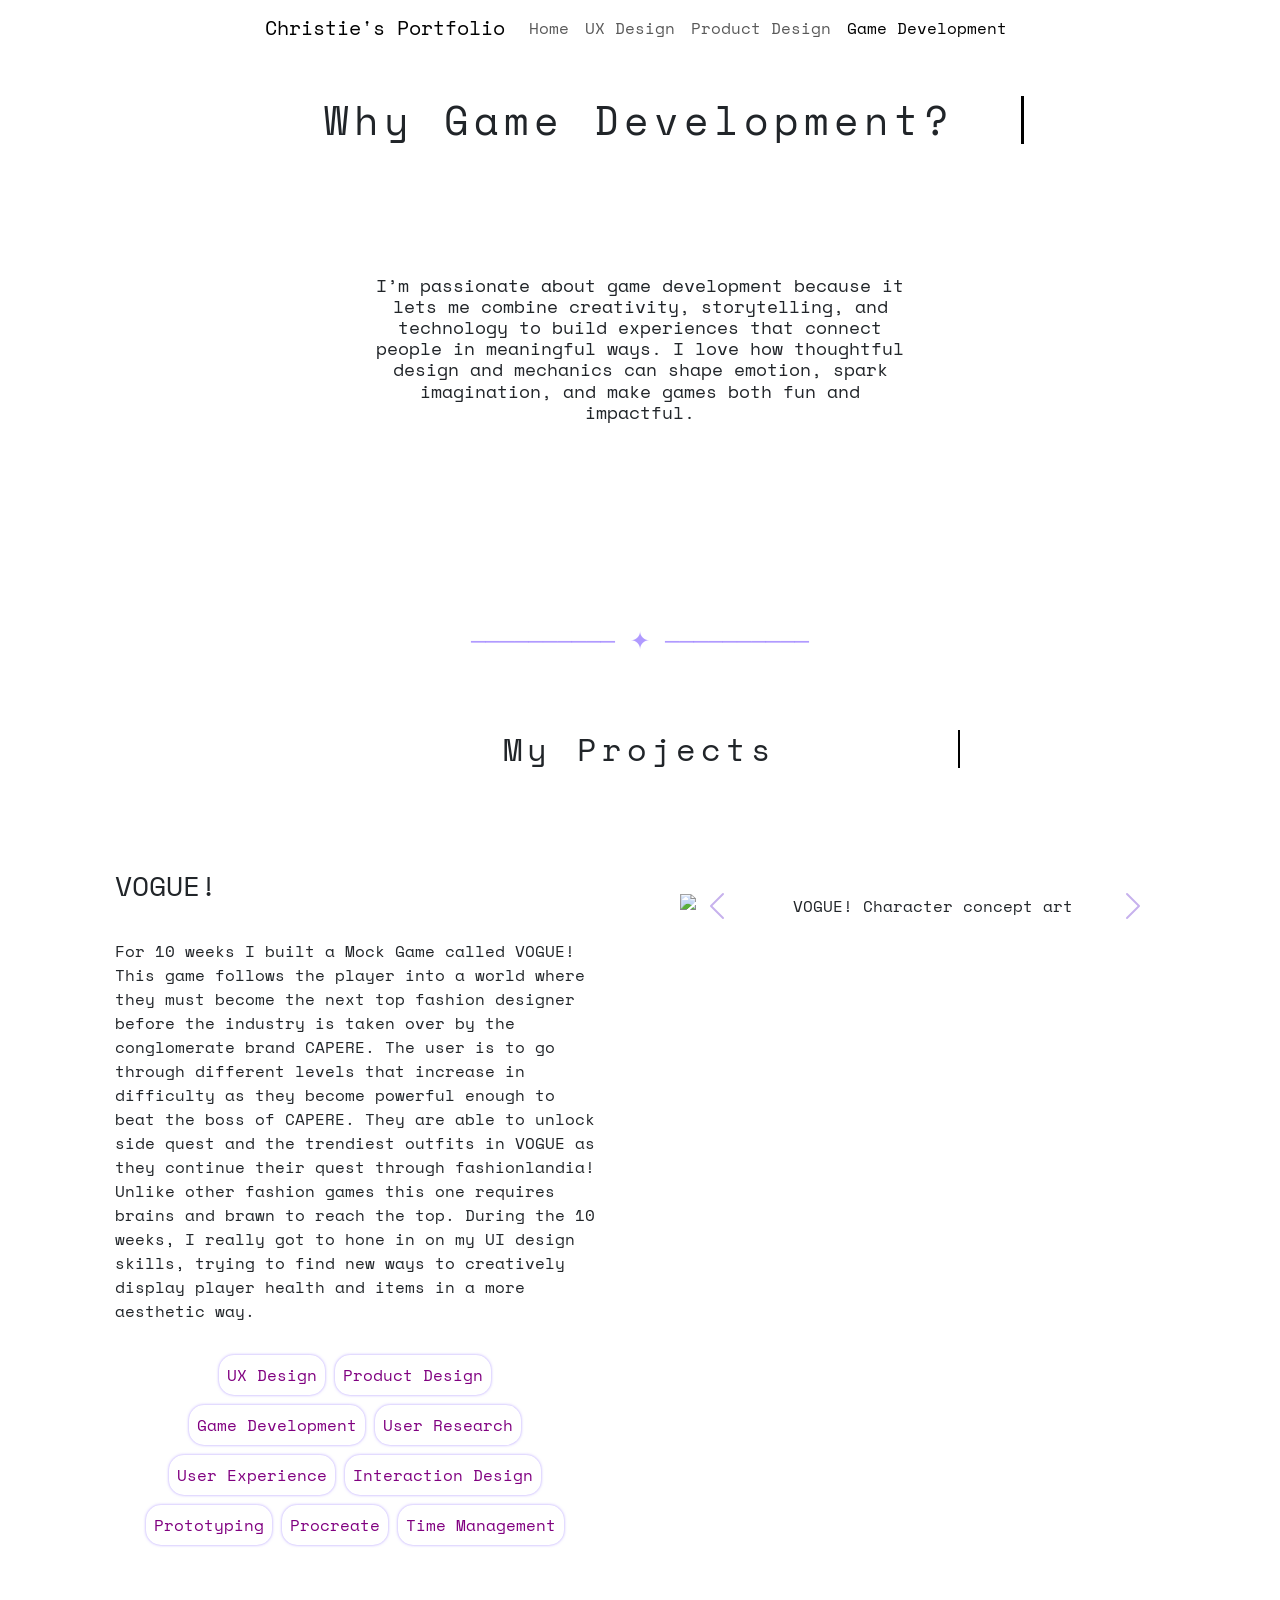
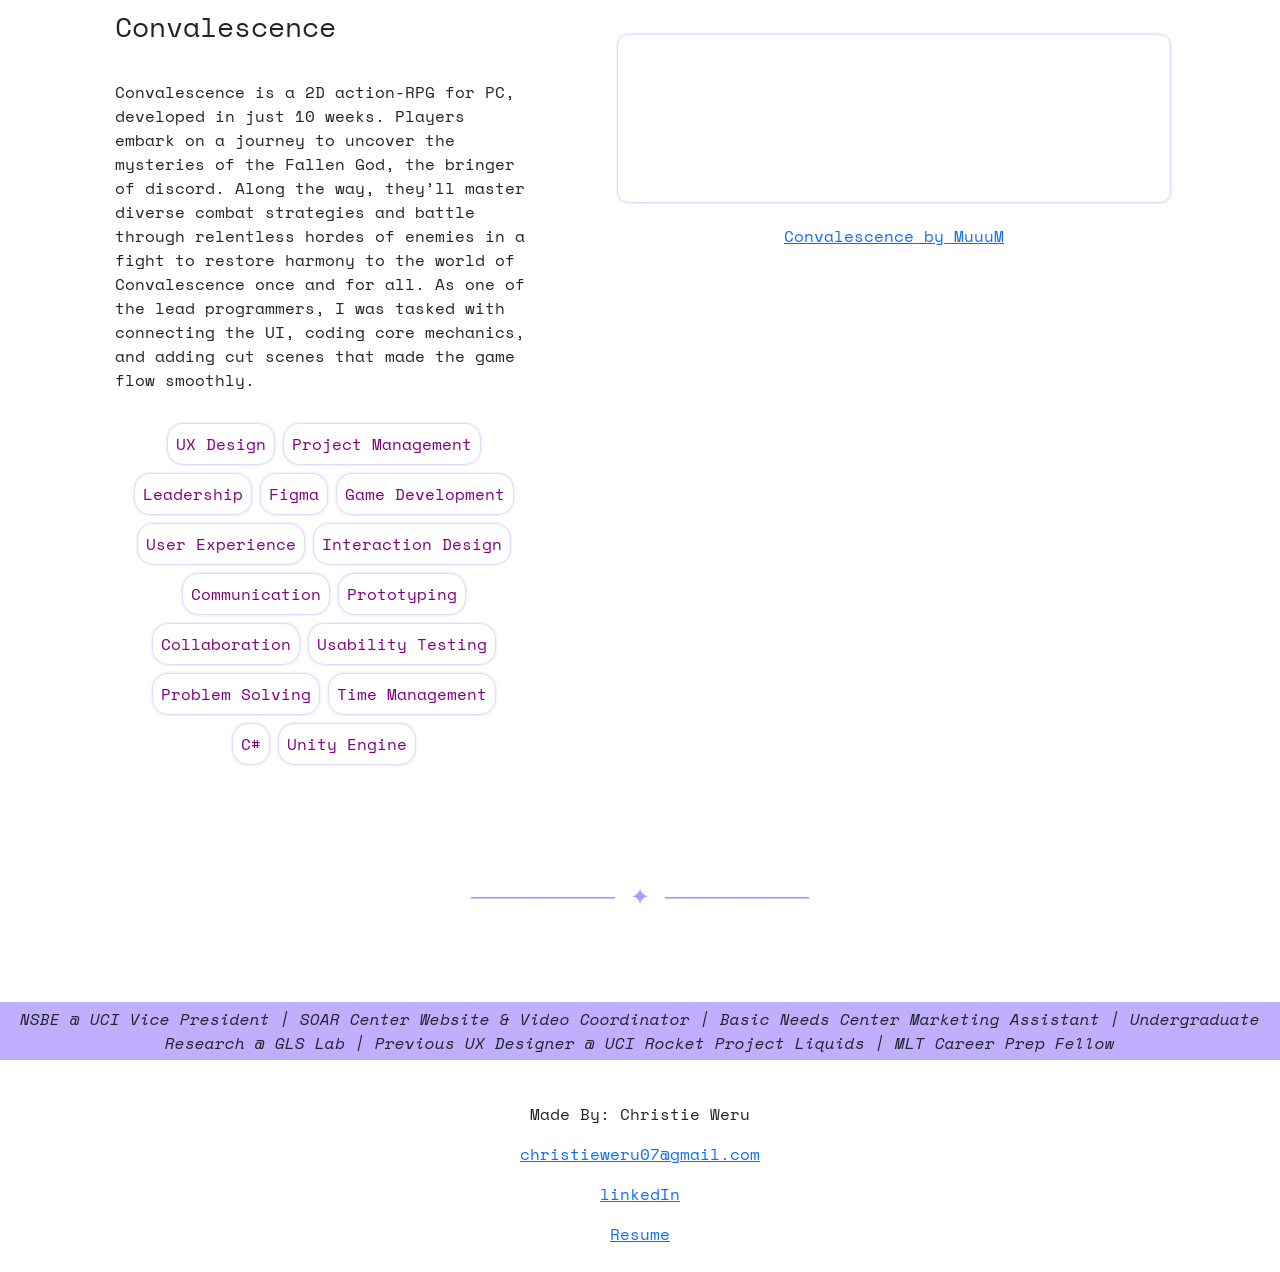
==== game-dev.html @ f3f2ada1 "Add files via upload" ====
<!doctype html>
<html lang="en">

<!--
WRITTEN BY: Christie Weru 
EMAIL: cweru@uci.edu
-->

<head>
  <meta charset="utf-8">
  <meta name="author" content="Your name here">
  <meta name="description" content="description of your page">
  <link rel="stylesheet" type="text/css" href="style.css">
  <link href="https://cdn.jsdelivr.net/npm/bootstrap@5.3.8/dist/css/bootstrap.min.css" rel="stylesheet" integrity="sha384-sRIl4kxILFvY47J16cr9ZwB07vP4J8+LH7qKQnuqkuIAvNWLzeN8tE5YBujZqJLB" crossorigin="anonymous">
  <link href="https://fonts.googleapis.com/css2?family=Space+Mono&display=swap" rel="stylesheet">

  <title>Christie Weru's Portfolio</title>
</head>
<body>
<script src="https://cdn.jsdelivr.net/npm/bootstrap@5.3.8/dist/js/bootstrap.bundle.min.js" integrity="sha384-FKyoEForCGlyvwx9Hj09JcYn3nv7wiPVlz7YYwJrWVcXK/BmnVDxM+D2scQbITxI" crossorigin="anonymous"></script>


<!-- home page nav bar -->
<nav class="navbar navbar-expand-lg bg-white">
  <link rel="stylesheet" type="text/css" href="style.css">
  <div class="container-fluid">
    <a class="navbar-brand" href="index.html">Christie's Portfolio</a>
    <button class="navbar-toggler" type="button" data-bs-toggle="collapse" data-bs-target="#navbarText" aria-controls="navbarText" aria-expanded="false" aria-label="Toggle navigation">
      <span class="navbar-toggler-icon"></span>
    </button>
    <div class="collapse navbar-collapse" id="navbarText">
      <ul class="navbar-nav me-auto mb-2 mb-lg-0">
        <li class="nav-item">
          <a class="nav-link" href="index.html">Home</a>
        </li>
        <li class="nav-item">
          <a class="nav-link" href="ux.html">UX Design</a>
        </li>
        <li class="nav-item">
          <a class="nav-link" href="product.html">Product Design</a>
        </li>
        <li class="nav-item">
          <a class="nav-link active" aria-current="page" href="game-dev.html">Game Development</a>
        </li>
      </ul>
      <span class="navbar-text">
      </span>
    </div>
  </div>
  <!-- why ux section - home page -->
</nav>
  <br>
  <br>
  <br>
    <br>
  <section>
  <div class="typewriter"><h1 id="intro-header">Why Game Development?</h1></div>
  <h2 class="about-me" >I’m passionate about game development because it lets me combine 
    creativity, storytelling, and technology to build experiences that connect people in meaningful ways. 
    I love how thoughtful design and mechanics can shape emotion, spark imagination, and make games both fun and impactful.
 </h2>
  </section>
  <!-- divider between sections -->
  <div class="divider">────────── ✦ ──────────</div>

  <!-- projects at a glance - home page -->
   <section>
  <div class="typewriter"><h2 id="projects-header">My Projects</h2>
</div>
<br>
<br>
<br>

<div class="container px-4 text-center">
  <div class="row gx-5">
    <div class="col">
      <div class="p-3"><h3 class="spec-proj">VOGUE!</h3>
</div>
    </div>

  </div>
</div>
<div class="container px-4 text-center">
  <div class="row gx-5">
    <div class="col">
      <div class="p-3"><p class="spec-proj">For 10 weeks I built a Mock Game called VOGUE! This game follows the player into a world where they must become the next top fashion designer before 
        the industry is taken over by the conglomerate brand CAPERE. The user is to go through different levels that increase in difficulty as they become powerful enough to beat the boss of CAPERE. 
        They are able to unlock side quest and the trendiest outfits in VOGUE as they continue their quest through fashionlandia! Unlike other fashion games this one requires brains and brawn to reach the top.
        During the 10 weeks, I really got to hone in on my UI design skills, trying to find new ways to creatively display player health and items in a more aesthetic way.</p><div class="skills-2">
<span class="skill">UX Design</span>
<span class="skill">Product Design</span>
<span class="skill">Game Development</span>
<span class="skill">User Research</span>
<span class="skill">User Experience</span>
<span class="skill">Interaction Design</span>
<span class="skill">Prototyping</span>
<span class="skill">Procreate</span>
<span class="skill">Time Management</span>
</div></div>
    </div>
    <div class="col">
      <div class="p-3"><div id="carouselExampleIndicators" class="carousel slide">
  <div class="carousel-indicators">
    <button type="button" data-bs-target="#carouselExampleIndicators" data-bs-slide-to="0" class="active" aria-current="true" aria-label="Slide 1"></button>
    <button type="button" data-bs-target="#carouselExampleIndicators" data-bs-slide-to="1" aria-label="Slide 2"></button>
    <button type="button" data-bs-target="#carouselExampleIndicators" data-bs-slide-to="2" aria-label="Slide 3"></button>
    <button type="button" data-bs-target="#carouselExampleIndicators" data-bs-slide-to="3" aria-label="Slide 4"></button>
    <button type="button" data-bs-target="#carouselExampleIndicators" data-bs-slide-to="4" aria-label="Slide 5"></button>
</div>
  <div class="carousel-inner">
    <div class="carousel-item active">
      <img src="images/Character_Concept_Art.PNG" class="d-block w-100" alt="VOGUE! Character concept art">
    </div>
    <div class="carousel-item">
      <img src="images/Game_Ui_(final).PNG" class="d-block w-100" alt="VOGUE! Game User Interface">
    </div>
    <div class="carousel-item">
      <img src="images/vogue_level_one.png" class="d-block w-100" alt="VOGUE! Level one concept art">
    </div>
        <div class="carousel-item">
      <img src="images/vogue_final_level.png" class="d-block w-100" alt="VOGUE! final level concept art">
    </div>
        <div class="carousel-item">
      <img src="images/Steam_Page.PNG" class="d-block w-100" alt="VOGUE! Steam page mockup">
    </div>
  </div>
  <button class="carousel-control-prev" type="button" data-bs-target="#carouselExampleIndicators" data-bs-slide="prev">
    <span class="carousel-control-prev-icon" aria-hidden="true"></span>
    <span class="visually-hidden">Previous</span>
  </button>
  <button class="carousel-control-next" type="button" data-bs-target="#carouselExampleIndicators" data-bs-slide="next">
    <span class="carousel-control-next-icon" aria-hidden="true"></span>
    <span class="visually-hidden">Next</span>
  </button>
</div></div>
    </div>
  </div>
</div>
  <!-- divider between projects -->

<div class="container px-4 text-center">
  <div class="row gx-5">
    <div class="col">
      <div class="p-3"><h3 class="spec-proj">Convalescence</h3>
</div>
    </div>

  </div>
</div>
<div class="container px-4 text-center">
  <div class="row gx-5">
    <div class="col">
      <div class="p-3"><p class="spec-proj">Convalescence is a 2D action-RPG for PC, developed in just 10 weeks. Players embark on a journey to uncover 
        the mysteries of the Fallen God, the bringer of discord. Along the way, they’ll master diverse combat strategies and battle through relentless hordes 
        of enemies in a fight to restore harmony to the world of Convalescence once and for all.
        As one of the lead programmers, I was tasked with connecting the UI, coding core mechanics, and adding cut scenes that made the game flow smoothly.</p><div class="skills-2">
<span class="skill">UX Design</span>
<span class="skill">Project Management</span>
<span class="skill">Leadership</span>
<span class="skill">Figma</span>
<span class="skill">Game Development</span>
<span class="skill">User Experience</span>
<span class="skill">Interaction Design</span>
<span class="skill">Communication</span>
<span class="skill">Prototyping</span>
<span class="skill">Collaboration</span>
<span class="skill">Usability Testing</span>
<span class="skill">Problem Solving</span>
<span class="skill">Time Management</span>
<span class="skill">C#</span>
<span class="skill">Unity Engine</span>
</div></div>
    </div>
    <div class="col">
      <div class="p-3"><iframe height="167" src="https://itch.io/embed/3610363" width="552"></iframe><p><a href="https://muuum.itch.io/convalescence">Convalescence by MuuuM</a></p>
    </div>
  </div>
</div>
</div>
</section>
  <!-- divider between sections -->

<div class="divider">────────── ✦ ──────────</div>
<!--<roles> -->
<p>
  <em class="highlighted-role">
    NSBE @ UCI Vice President | SOAR Center Website & Video Coordinator | 
    Basic Needs Center Marketing Assistant | Undergraduate Research @ GLS Lab | 
    Previous UX Designer @ UCI Rocket Project Liquids | MLT Career Prep Fellow
  </em>
</p>

<!--<footer> -->
<div>
<footer>
  <p>Made By: Christie Weru</p>
  <p><a href="mailto:christieweru07@gmail.com">christieweru07@gmail.com</a></p>
  <p><a href="https://www.linkedin.com/in/christie-weru/">linkedIn</a></p>
  <p><a href="  https://drive.google.com/file/d/1qJO7cgmi6-wGvjbAMI9JDYmrY_dWwb6M/view
">Resume</a></p>
</footer>
</div>
</body>
</html>
---- style.css ----
.nav-link:hover{
    color: purple;
    padding: 8px;
    background-color: white;
    box-shadow: 0 0 3px #8e6effb2;
    border-radius: 15px;
}

.navbar{
  position: fixed;

}

.about-me{
    margin: 100px auto;
    padding: 25px;
    display: flex;
    width:600px;
    max-width: 90%;
    height: 200px;
    text-align: center;
    font-size: 1.1rem;
  overflow-wrap: break-word;
}

body {
  font-family: 'Space Mono', 'Courier New', Courier, monospace;
  margin: 0;
  padding: 0;
  display: flex;
  flex-direction: column; 
  align-items: center; 
  text-align: center; 
}

.skill{
     color: purple;
    padding: 8px;
    background-color: white;
    box-shadow: 0 0 3px #8e6effb2;
    border-radius: 15px; 
    
}


.skill:hover {
  color: purple;
  padding: 8px;
  background-color: white;
  box-shadow: 0 0 3px #8e6effb2;
  border-radius: 15px; 
  transform: scale(1.1);
  transition: transform 0.3s ease;
}

.skill:active {
  transform: scale(0.95);
}

.skill:focus {
  border: 2px solid #ffb6c1;
}

.skills{
  display: flex;
  flex-wrap: wrap;
  justify-content: center;
  gap: 10px;
  margin: 50px 0;
  padding: 25px;
}
.skills-2{
  display: flex;
  flex-wrap: wrap;
  justify-content: center;
  gap: 10px;
  margin: 1px 0;
  padding: 25px;
}
h1,h2,h3,h4,h5,h6,p{
    margin: 1em;
    overflow-wrap: break-word;
}

/*p{
    font-family: 'Inter', 'Helvetica Neue', Arial, sans-serif;

}*/

.typewriter #skills-header{
  overflow:hidden;
  border-right: .08em solid black;
  white-space:nowrap;
  display: inline-block;
  margin: 0;
  letter-spacing: .15em;
  animation:
    typing 3.5s steps(30, end) forwards,
    blink-caret .5s step-end infinite;
}

@keyframes typing {
  from { width: 0}
  to { width: 10ch}
}

@keyframes blink-caret {
  from, to {border-color: transparent}
  50% {border-color: black}
}
.typewriter #projects-header{
  overflow:hidden;
  border-right: .08em solid black;
  white-space:nowrap;
  display: inline-block;
  margin: 0;
  letter-spacing: .15em;
  animation:
    typing-proj 3.5s steps(30, end) forwards,
    blink-caret-proj .5s step-end infinite;
}

@keyframes typing-proj {
  from { width: 0}
  to { width: 32ch}
}

@keyframes blink-caret-proj {
  from, to {border-color: transparent}
  50% {border-color: black}
}
.typewriter #projects-header-2{
  overflow:hidden;
  border-right: .08em solid black;
  white-space:nowrap;
  display: inline-block;
  margin: 0;
  letter-spacing: .15em;
  animation:
    typing-proj 3.5s steps(30, end) forwards,
    blink-caret-proj .5s step-end infinite;
}

@keyframes typing-proj {
  from { width: 0}
  to { width: 32ch}
}

@keyframes blink-caret-proj {
  from, to {border-color: transparent}
  50% {border-color: black}
}
.typewriter #intro-header{
  overflow:hidden;
  border-right: .08em solid black;
  white-space:nowrap;
  display: inline-block;
  margin: 0;
  letter-spacing: .15em;
  animation:
    typing-proj-1 3.5s steps(30, end) forwards,
    blink-caret-proj .5s step-end infinite;
}

@keyframes typing-proj-1 {
  from { width: 0}
  to { width: 32ch}
}

@keyframes blink-caret-proj {
  from, to {border-color: transparent}
  50% {border-color: black}
}


.proj {
  display: flex;
  justify-content: center;
  align-items: center;
  padding: 2em;
}

.row-home {
  display: flex;
  flex-wrap: wrap;
  justify-content: center;
  gap: 2em;
  max-width: 1200px;
}

.column-home {
  flex: 1 1 300px; 
  display: flex;
  justify-content: center;
}

.column-home img {
  width: 100%;
  max-width: 350px; 
  border-radius: 12px;
  transition: transform 0.3s ease, filter 0.3s ease;
}

.column-home img:hover {
  transform: scale(1.05);
  z-index: 2;
}

.row-home:hover img {
  filter: blur(3px);
  opacity: 0.6;
}

.row-home img:hover {
  filter: none;
  opacity: 1;
}

@media (max-width: 768px) {
  .row-home {
    flex-direction: column;
    align-items: center;
  }
}

.divider {
  display: flex;
  align-items: center;
  text-align: center;
  color: #8e6effb2;
  font-size: 1.5em;
  margin: 3em 0;
}

.divider::before,
.divider::after {
  content: "";
  flex: 1;
  /*border-bottom: 2px solid #8e6effb2;*/
  opacity: 0.5;
}

.divider:not(:empty)::before {
  margin-right: .75em;
}
.divider:not(:empty)::after {
  margin-left: .75em;
}
footer {
  left: 0;
  bottom: 0;
  width: 100%;
  text-align: center;
  /*background-color: #8d6eff09;*/
  padding: 10px 0;
}

.spec-proj{
    margin: 2px 0;
    padding: 5px;
    display: flex;
    text-align: left;
}

video{
  border-radius: 10px;
  box-shadow: 0 0 3px #8e6effb2;
  height: 340px;
  width: 420px;
}

p.spec-proj {
  margin-top: 40px; 
}
h3.spec-proj {
  margin-bottom: -400px;
}

iframe{
  box-shadow: 0 0 3px #8e6effb2;
    border-radius: 10px;

}

.carousel-caption {
  background: rgba(142, 110, 255, 0.7);
  padding: 15px 25px;
  border-radius: 15px;
  display: inline-block;
}

.carousel-caption h5,
.carousel-caption p {
  color: white;
  text-shadow: 0 0 5px rgba(0,0,0,0.5);
  font-size: 12px;
}

.carousel-control-prev-icon,
.carousel-control-next-icon {
  filter: invert(46%) sepia(61%) saturate(4155%) hue-rotate(230deg) brightness(90%) contrast(90%);
}

.highlighted-role {
  display: block;
  background-color: #c0aeff;
  padding: 5px;
  width: 100vw;
}
---- style.css ----
.nav-link:hover{
    color: purple;
    padding: 8px;
    background-color: white;
    box-shadow: 0 0 3px #8e6effb2;
    border-radius: 15px;
}

.navbar{
  position: fixed;

}

.about-me{
    margin: 100px auto;
    padding: 25px;
    display: flex;
    width:600px;
    max-width: 90%;
    height: 200px;
    text-align: center;
    font-size: 1.1rem;
  overflow-wrap: break-word;
}

body {
  font-family: 'Space Mono', 'Courier New', Courier, monospace;
  margin: 0;
  padding: 0;
  display: flex;
  flex-direction: column; 
  align-items: center; 
  text-align: center; 
}

.skill{
     color: purple;
    padding: 8px;
    background-color: white;
    box-shadow: 0 0 3px #8e6effb2;
    border-radius: 15px; 
    
}


.skill:hover {
  color: purple;
  padding: 8px;
  background-color: white;
  box-shadow: 0 0 3px #8e6effb2;
  border-radius: 15px; 
  transform: scale(1.1);
  transition: transform 0.3s ease;
}

.skill:active {
  transform: scale(0.95);
}

.skill:focus {
  border: 2px solid #ffb6c1;
}

.skills{
  display: flex;
  flex-wrap: wrap;
  justify-content: center;
  gap: 10px;
  margin: 50px 0;
  padding: 25px;
}
.skills-2{
  display: flex;
  flex-wrap: wrap;
  justify-content: center;
  gap: 10px;
  margin: 1px 0;
  padding: 25px;
}
h1,h2,h3,h4,h5,h6,p{
    margin: 1em;
    overflow-wrap: break-word;
}

/*p{
    font-family: 'Inter', 'Helvetica Neue', Arial, sans-serif;

}*/

.typewriter #skills-header{
  overflow:hidden;
  border-right: .08em solid black;
  white-space:nowrap;
  display: inline-block;
  margin: 0;
  letter-spacing: .15em;
  animation:
    typing 3.5s steps(30, end) forwards,
    blink-caret .5s step-end infinite;
}

@keyframes typing {
  from { width: 0}
  to { width: 10ch}
}

@keyframes blink-caret {
  from, to {border-color: transparent}
  50% {border-color: black}
}
.typewriter #projects-header{
  overflow:hidden;
  border-right: .08em solid black;
  white-space:nowrap;
  display: inline-block;
  margin: 0;
  letter-spacing: .15em;
  animation:
    typing-proj 3.5s steps(30, end) forwards,
    blink-caret-proj .5s step-end infinite;
}

@keyframes typing-proj {
  from { width: 0}
  to { width: 32ch}
}

@keyframes blink-caret-proj {
  from, to {border-color: transparent}
  50% {border-color: black}
}
.typewriter #projects-header-2{
  overflow:hidden;
  border-right: .08em solid black;
  white-space:nowrap;
  display: inline-block;
  margin: 0;
  letter-spacing: .15em;
  animation:
    typing-proj 3.5s steps(30, end) forwards,
    blink-caret-proj .5s step-end infinite;
}

@keyframes typing-proj {
  from { width: 0}
  to { width: 32ch}
}

@keyframes blink-caret-proj {
  from, to {border-color: transparent}
  50% {border-color: black}
}
.typewriter #intro-header{
  overflow:hidden;
  border-right: .08em solid black;
  white-space:nowrap;
  display: inline-block;
  margin: 0;
  letter-spacing: .15em;
  animation:
    typing-proj-1 3.5s steps(30, end) forwards,
    blink-caret-proj .5s step-end infinite;
}

@keyframes typing-proj-1 {
  from { width: 0}
  to { width: 32ch}
}

@keyframes blink-caret-proj {
  from, to {border-color: transparent}
  50% {border-color: black}
}


.proj {
  display: flex;
  justify-content: center;
  align-items: center;
  padding: 2em;
}

.row-home {
  display: flex;
  flex-wrap: wrap;
  justify-content: center;
  gap: 2em;
  max-width: 1200px;
}

.column-home {
  flex: 1 1 300px; 
  display: flex;
  justify-content: center;
}

.column-home img {
  width: 100%;
  max-width: 350px; 
  border-radius: 12px;
  transition: transform 0.3s ease, filter 0.3s ease;
}

.column-home img:hover {
  transform: scale(1.05);
  z-index: 2;
}

.row-home:hover img {
  filter: blur(3px);
  opacity: 0.6;
}

.row-home img:hover {
  filter: none;
  opacity: 1;
}

@media (max-width: 768px) {
  .row-home {
    flex-direction: column;
    align-items: center;
  }
}

.divider {
  display: flex;
  align-items: center;
  text-align: center;
  color: #8e6effb2;
  font-size: 1.5em;
  margin: 3em 0;
}

.divider::before,
.divider::after {
  content: "";
  flex: 1;
  /*border-bottom: 2px solid #8e6effb2;*/
  opacity: 0.5;
}

.divider:not(:empty)::before {
  margin-right: .75em;
}
.divider:not(:empty)::after {
  margin-left: .75em;
}
footer {
  left: 0;
  bottom: 0;
  width: 100%;
  text-align: center;
  /*background-color: #8d6eff09;*/
  padding: 10px 0;
}

.spec-proj{
    margin: 2px 0;
    padding: 5px;
    display: flex;
    text-align: left;
}

video{
  border-radius: 10px;
  box-shadow: 0 0 3px #8e6effb2;
  height: 340px;
  width: 420px;
}

p.spec-proj {
  margin-top: 40px; 
}
h3.spec-proj {
  margin-bottom: -400px;
}

iframe{
  box-shadow: 0 0 3px #8e6effb2;
    border-radius: 10px;

}

.carousel-caption {
  background: rgba(142, 110, 255, 0.7);
  padding: 15px 25px;
  border-radius: 15px;
  display: inline-block;
}

.carousel-caption h5,
.carousel-caption p {
  color: white;
  text-shadow: 0 0 5px rgba(0,0,0,0.5);
  font-size: 12px;
}

.carousel-control-prev-icon,
.carousel-control-next-icon {
  filter: invert(46%) sepia(61%) saturate(4155%) hue-rotate(230deg) brightness(90%) contrast(90%);
}

.highlighted-role {
  display: block;
  background-color: #c0aeff;
  padding: 5px;
  width: 100vw;
}
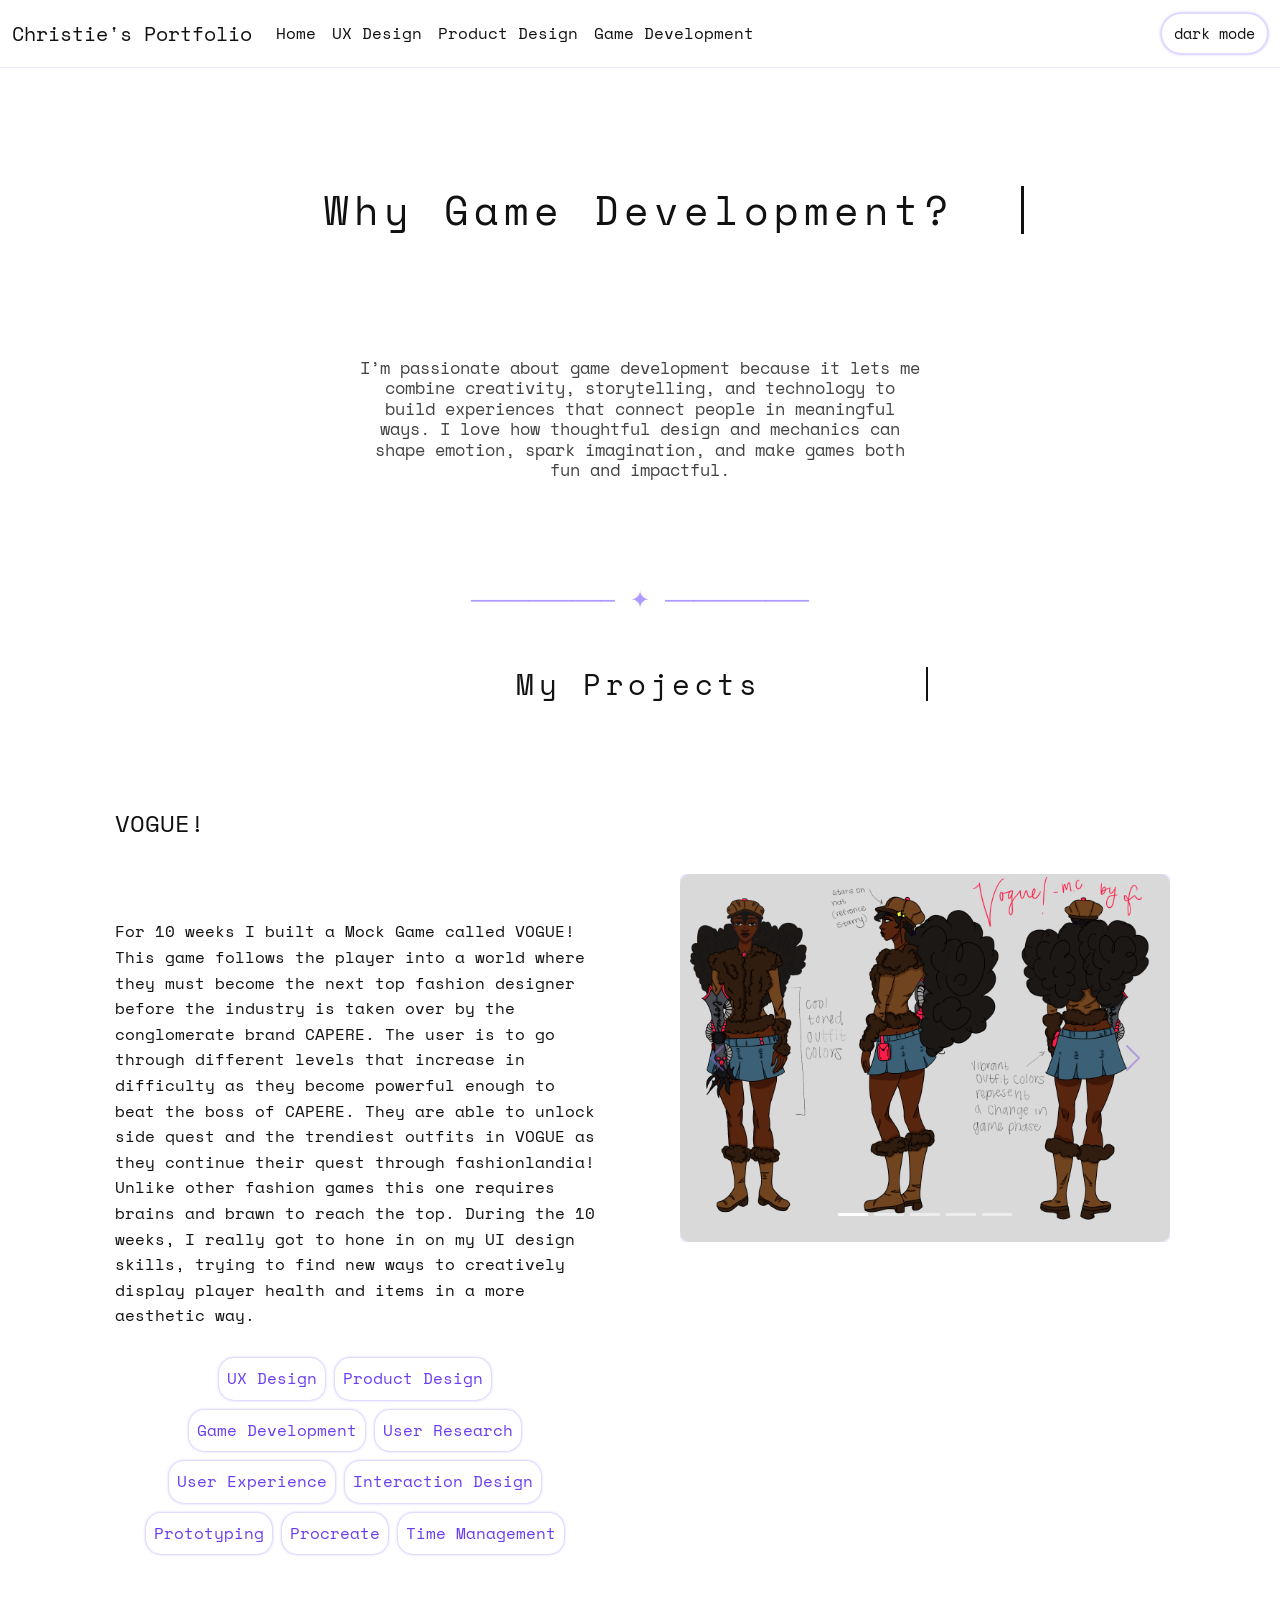
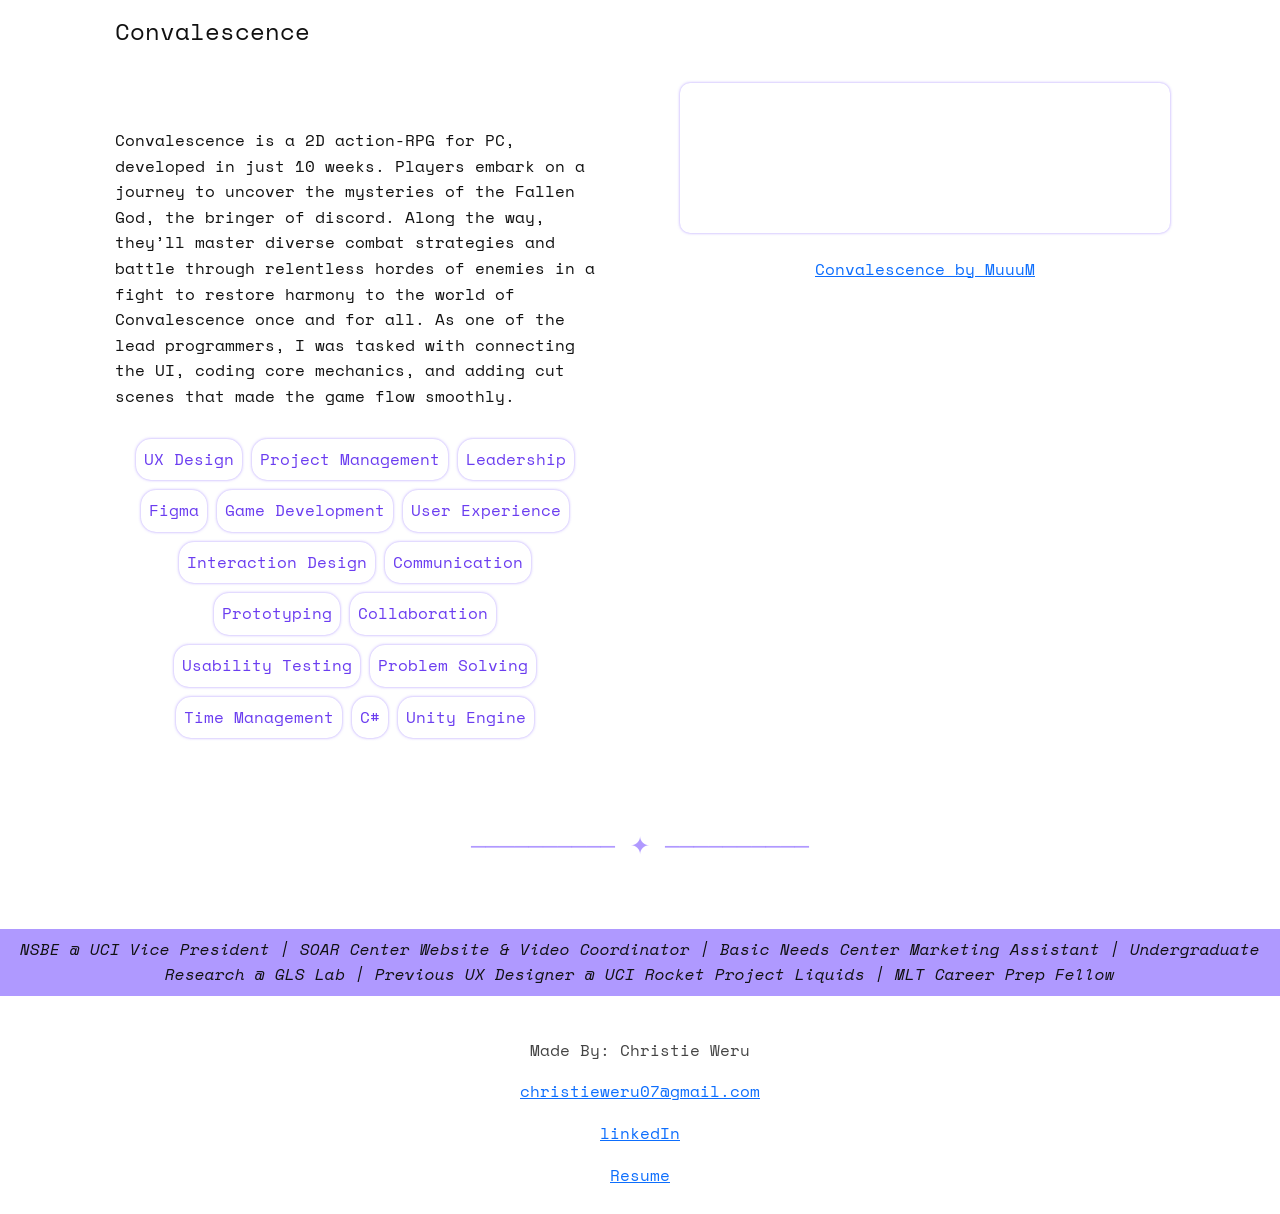
==== commit c1afd6cc: "Update game-dev.html" ====
--- a/game-dev.html
+++ b/game-dev.html
@@ -45,6 +45,12 @@
       </ul>
       <span class="navbar-text">
       </span>
+      <div class="ms-auto">
+  <button id="themeToggle" class="theme-toggle" type="button" aria-label="toggle dark mode">
+    dark mode
+  </button>
+</div>
+
     </div>
   </div>
   <!-- why ux section - home page -->
@@ -200,5 +206,33 @@
 ">Resume</a></p>
 </footer>
 </div>
+<script>
+  (function () {
+    const root = document.documentElement;
+    const toggleBtn = document.getElementById('themeToggle');
+    const saved = localStorage.getItem('theme');
+
+    // default: if user hasn't chosen, follow system preference
+    if (saved) {
+      root.classList.toggle('theme-dark', saved === 'dark');
+    } else if (window.matchMedia && window.matchMedia('(prefers-color-scheme: dark)').matches) {
+      root.classList.add('theme-dark');
+    }
+
+    function setButtonText() {
+      const isDark = root.classList.contains('theme-dark');
+      toggleBtn.textContent = isDark ? 'light mode' : 'dark mode';
+    }
+
+    setButtonText();
+
+    toggleBtn.addEventListener('click', function () {
+      const isDark = root.classList.toggle('theme-dark');
+      localStorage.setItem('theme', isDark ? 'dark' : 'light');
+      setButtonText();
+    });
+  })();
+</script>
+
 </body>
 </html>
--- a/style.css
+++ b/style.css
@@ -1,124 +1,208 @@
-
-.nav-link:hover{
-    color: purple;
-    padding: 8px;
-    background-color: white;
-    box-shadow: 0 0 3px #8e6effb2;
-    border-radius: 15px;
-}
+/* =========================
+   THEME TOKENS (LIGHT/DARK)
+   ========================= */
+
+:root {
+  /* font sizing */
+  font-size: 100%; /* 16px default; users can change in browser */
+  --line-height: 1.6;
+
+  /* colors (light) */
+  --bg: #ffffff;
+  --text: #111111;
+  --muted: #444444;
+
+  --surface: #ffffff;
+  --surface-2: #f6f3ff;
+
+  --accent: #6b3df0; /* purple */
+  --accent-soft: rgba(142, 110, 255, 0.70);
+  --shadow: 0 0 0.1875rem rgba(142, 110, 255, 0.70); /* 3px -> rem */
+  --focus: #ffb6c1;
+
+  /* layout */
+  --nav-height: 4.25rem;
+  --radius: 0.875rem; /* 14px */
+}
+
+/* Dark theme overrides */
+:root.theme-dark {
+  --bg: #0f0f14;
+  --text: #f3f3f7;
+  --muted: #c6c6d1;
+
+  --surface: #161622;
+  --surface-2: #1e1e2c;
+
+  --accent: #b79cff;
+  --accent-soft: rgba(183, 156, 255, 0.35);
+  --shadow: 0 0 0.1875rem rgba(183, 156, 255, 0.55);
+  --focus: #ffd1dc;
+}
+
+/* =========================
+   GLOBAL TYPOGRAPHY
+   ========================= */
+
+body {
+  font-family: 'Space Mono', 'Courier New', Courier, monospace;
+  line-height: var(--line-height);
+  background-color: var(--bg);
+  color: var(--text);
+
+  margin: 0;
+  padding: 0;
+
+  display: flex;
+  flex-direction: column;
+  align-items: center;
+  text-align: center;
+
+  /* avoids using <br> to offset fixed navbar */
+  padding-top: calc(var(--nav-height) + 1rem);
+}
+
+/* responsive type scale using clamp() + rem */
+h1 {
+  font-size: clamp(1.75rem, 2.5vw + 1rem, 2.5rem);
+  margin: 1rem;
+}
+h2 {
+  font-size: clamp(1.25rem, 1.6vw + 0.9rem, 1.8rem);
+  margin: 1rem;
+}
+h3 {
+  font-size: clamp(1.125rem, 1.2vw + 0.85rem, 1.5rem);
+  margin: 1rem;
+}
+p {
+  font-size: 1rem;
+  margin: 1rem;
+}
+
+h1,h2,h3,h4,h5,h6,p{
+  overflow-wrap: break-word;
+}
+
+/* =========================
+   NAVBAR
+   ========================= */
 
 .navbar{
   position: fixed;
-
-}
+  top: 0;
+  left: 0;
+  right: 0;
+  z-index: 999;
+  height: var(--nav-height);
+
+  /* override bootstrap bg-white when dark mode is on */
+  background-color: var(--bg) !important;
+  border-bottom: 1px solid rgba(142,110,255,0.15);
+}
+
+.navbar-brand,
+.nav-link {
+  color: var(--text) !important;
+}
+
+.nav-link:hover{
+  color: var(--accent) !important;
+  padding: 0.5rem;
+  background-color: var(--surface);
+  box-shadow: var(--shadow);
+  border-radius: 0.9375rem; /* 15px */
+}
+
+/* =========================
+   ABOUT SECTION
+   ========================= */
 
 .about-me{
-    margin: 100px auto;
-    padding: 25px;
-    display: flex;
-    width:600px;
-    max-width: 90%;
-    height: 200px;
-    text-align: center;
-    font-size: 1.1rem;
+  margin: 6rem auto 2rem auto;
+  padding: 1.25rem;
+  display: flex;
+  width: 37.5rem; /* 600px -> rem */
+  max-width: 90%;
+  height: auto;
+  text-align: center;
+
+  /* was 1.1rem already; keep but ensure it scales */
+  font-size: 1.0625rem;
   overflow-wrap: break-word;
-}
-
-body {
-  font-family: 'Space Mono', 'Courier New', Courier, monospace;
-  margin: 0;
-  padding: 0;
-  display: flex;
-  flex-direction: column; 
-  align-items: center; 
-  text-align: center; 
-}
+
+  color: var(--muted);
+}
+
+/* =========================
+   SKILLS TAGS
+   ========================= */
 
 .skill{
-     color: purple;
-    padding: 8px;
-    background-color: white;
-    box-shadow: 0 0 3px #8e6effb2;
-    border-radius: 15px; 
-    
-}
-
+  color: var(--accent);
+  padding: 0.5rem;
+  background-color: var(--surface);
+  box-shadow: var(--shadow);
+  border-radius: 0.9375rem;
+}
 
 .skill:hover {
-  color: purple;
-  padding: 8px;
-  background-color: white;
-  box-shadow: 0 0 3px #8e6effb2;
-  border-radius: 15px; 
-  transform: scale(1.1);
-  transition: transform 0.3s ease;
+  transform: scale(1.06);
+  transition: transform 0.25s ease;
 }
 
 .skill:active {
-  transform: scale(0.95);
+  transform: scale(0.97);
 }
 
 .skill:focus {
-  border: 2px solid #ffb6c1;
-}
-
-.skills{
+  outline: 2px solid var(--focus);
+  outline-offset: 2px;
+}
+
+.skills,
+.skills-2{
   display: flex;
   flex-wrap: wrap;
   justify-content: center;
-  gap: 10px;
-  margin: 50px 0;
-  padding: 25px;
-}
-.skills-2{
-  display: flex;
-  flex-wrap: wrap;
-  justify-content: center;
-  gap: 10px;
-  margin: 1px 0;
-  padding: 25px;
-}
-h1,h2,h3,h4,h5,h6,p{
-    margin: 1em;
-    overflow-wrap: break-word;
-}
-
-/*p{
-    font-family: 'Inter', 'Helvetica Neue', Arial, sans-serif;
-
-}*/
-
-.typewriter #skills-header{
+  gap: 0.625rem; /* 10px */
+  padding: 1.25rem;
+}
+
+.skills { margin: 3rem 0; }
+.skills-2 { margin: 0.25rem 0; }
+
+/* =========================
+   TYPEWRITER HEADERS
+   ========================= */
+
+.typewriter #skills-header,
+.typewriter #projects-header,
+.typewriter #projects-header-2,
+.typewriter #intro-header{
   overflow:hidden;
-  border-right: .08em solid black;
+  border-right: .08em solid var(--text);
   white-space:nowrap;
   display: inline-block;
   margin: 0;
   letter-spacing: .15em;
-  animation:
-    typing 3.5s steps(30, end) forwards,
-    blink-caret .5s step-end infinite;
-}
-
-@keyframes typing {
+}
+
+/* keep your animations, but avoid duplicate keyframe names */
+.typewriter #skills-header{
+  animation: typing-skills 3.5s steps(30, end) forwards,
+             blink-caret .5s step-end infinite;
+}
+
+@keyframes typing-skills {
   from { width: 0}
   to { width: 10ch}
 }
 
-@keyframes blink-caret {
-  from, to {border-color: transparent}
-  50% {border-color: black}
-}
-.typewriter #projects-header{
-  overflow:hidden;
-  border-right: .08em solid black;
-  white-space:nowrap;
-  display: inline-block;
-  margin: 0;
-  letter-spacing: .15em;
-  animation:
-    typing-proj 3.5s steps(30, end) forwards,
-    blink-caret-proj .5s step-end infinite;
+.typewriter #projects-header,
+.typewriter #projects-header-2{
+  animation: typing-proj 3.5s steps(30, end) forwards,
+             blink-caret .5s step-end infinite;
 }
 
 @keyframes typing-proj {
@@ -126,79 +210,105 @@
   to { width: 32ch}
 }
 
-@keyframes blink-caret-proj {
-  from, to {border-color: transparent}
-  50% {border-color: black}
-}
-.typewriter #projects-header-2{
-  overflow:hidden;
-  border-right: .08em solid black;
-  white-space:nowrap;
-  display: inline-block;
-  margin: 0;
-  letter-spacing: .15em;
-  animation:
-    typing-proj 3.5s steps(30, end) forwards,
-    blink-caret-proj .5s step-end infinite;
-}
-
-@keyframes typing-proj {
+.typewriter #intro-header{
+  animation: typing-intro 3.5s steps(30, end) forwards,
+             blink-caret .5s step-end infinite;
+}
+
+@keyframes typing-intro {
   from { width: 0}
   to { width: 32ch}
 }
 
-@keyframes blink-caret-proj {
+@keyframes blink-caret {
   from, to {border-color: transparent}
-  50% {border-color: black}
-}
-.typewriter #intro-header{
-  overflow:hidden;
-  border-right: .08em solid black;
-  white-space:nowrap;
-  display: inline-block;
-  margin: 0;
-  letter-spacing: .15em;
-  animation:
-    typing-proj-1 3.5s steps(30, end) forwards,
-    blink-caret-proj .5s step-end infinite;
-}
-
-@keyframes typing-proj-1 {
-  from { width: 0}
-  to { width: 32ch}
-}
-
-@keyframes blink-caret-proj {
-  from, to {border-color: transparent}
-  50% {border-color: black}
-}
-
+  50% {border-color: var(--text)}
+}
+
+/* reduce motion for accessibility */
+@media (prefers-reduced-motion: reduce) {
+  .typewriter #skills-header,
+  .typewriter #projects-header,
+  .typewriter #projects-header-2,
+  .typewriter #intro-header{
+    animation: none;
+    border-right: none;
+  }
+}
+
+/* =========================
+   PROJECT LAYOUT
+   ========================= */
+
+.spec-proj{
+  margin: 0.125rem 0;
+  padding: 0.3125rem;
+  display: flex;
+  text-align: left;
+  color: var(--text);
+}
+
+p.spec-proj {
+  margin-top: 2.5rem; /* 40px -> rem */
+}
+
+h3.spec-proj {
+  margin-bottom: 0;
+}
+
+/* make media responsive */
+video,
+iframe,
+img {
+  max-width: 100%;
+  height: auto;
+  border-radius: 0.625rem; /* 10px */
+  box-shadow: var(--shadow);
+}
+
+/* keep your preferred fixed video size on large screens */
+video {
+  width: 26.25rem;  /* 420px */
+  height: 21.25rem; /* 340px */
+}
+
+/* on small screens, let it shrink */
+@media (max-width: 30rem) { /* ~480px */
+  video {
+    width: 100%;
+    height: auto;
+  }
+}
+
+/* =========================
+   HOME IMAGE GRID EFFECTS
+   ========================= */
 
 .proj {
   display: flex;
   justify-content: center;
   align-items: center;
-  padding: 2em;
+  padding: 2rem;
 }
 
 .row-home {
   display: flex;
   flex-wrap: wrap;
   justify-content: center;
-  gap: 2em;
-  max-width: 1200px;
+  gap: 2rem;
+  max-width: 75rem; /* 1200px */
 }
 
 .column-home {
-  flex: 1 1 300px; 
+  flex: 1 1 18.75rem; /* 300px */
   display: flex;
   justify-content: center;
 }
 
 .column-home img {
   width: 100%;
-  max-width: 350px; 
-  border-radius: 12px;
+  max-width: 21.875rem; /* 350px */
+  border-radius: 0.75rem;
   transition: transform 0.3s ease, filter 0.3s ease;
 }
 
@@ -208,7 +318,7 @@
 }
 
 .row-home:hover img {
-  filter: blur(3px);
+  filter: blur(0.1875rem);
   opacity: 0.6;
 }
 
@@ -217,84 +327,56 @@
   opacity: 1;
 }
 
-@media (max-width: 768px) {
+@media (max-width: 48rem) { /* 768px */
   .row-home {
     flex-direction: column;
     align-items: center;
   }
 }
 
+/* =========================
+   DIVIDER
+   ========================= */
+
 .divider {
   display: flex;
   align-items: center;
   text-align: center;
-  color: #8e6effb2;
-  font-size: 1.5em;
-  margin: 3em 0;
+  color: var(--accent-soft);
+  font-size: 1.5rem;
+  margin: 3rem 0;
 }
 
 .divider::before,
 .divider::after {
   content: "";
   flex: 1;
-  /*border-bottom: 2px solid #8e6effb2;*/
   opacity: 0.5;
 }
 
 .divider:not(:empty)::before {
-  margin-right: .75em;
+  margin-right: .75rem;
 }
 .divider:not(:empty)::after {
-  margin-left: .75em;
-}
-footer {
-  left: 0;
-  bottom: 0;
-  width: 100%;
-  text-align: center;
-  /*background-color: #8d6eff09;*/
-  padding: 10px 0;
-}
-
-.spec-proj{
-    margin: 2px 0;
-    padding: 5px;
-    display: flex;
-    text-align: left;
-}
-
-video{
-  border-radius: 10px;
-  box-shadow: 0 0 3px #8e6effb2;
-  height: 340px;
-  width: 420px;
-}
-
-p.spec-proj {
-  margin-top: 40px; 
-}
-h3.spec-proj {
-  margin-bottom: -400px;
-}
-
-iframe{
-  box-shadow: 0 0 3px #8e6effb2;
-    border-radius: 10px;
-
-}
+  margin-left: .75rem;
+}
+
+/* =========================
+   CAROUSEL
+   ========================= */
 
 .carousel-caption {
-  background: rgba(142, 110, 255, 0.7);
-  padding: 15px 25px;
-  border-radius: 15px;
+  background: var(--accent-soft);
+  padding: 0.9375rem 1.5625rem;
+  border-radius: 0.9375rem;
   display: inline-block;
 }
 
 .carousel-caption h5,
 .carousel-caption p {
   color: white;
-  text-shadow: 0 0 5px rgba(0,0,0,0.5);
-  font-size: 12px;
+  text-shadow: 0 0 0.3125rem rgba(0,0,0,0.5);
+  font-size: 0.75rem;
 }
 
 .carousel-control-prev-icon,
@@ -302,9 +384,45 @@
   filter: invert(46%) sepia(61%) saturate(4155%) hue-rotate(230deg) brightness(90%) contrast(90%);
 }
 
+/* =========================
+   FOOTER + ROLE BAR
+   ========================= */
+
+footer {
+  width: 100%;
+  text-align: center;
+  padding: 0.625rem 0;
+  color: var(--muted);
+}
+
 .highlighted-role {
   display: block;
-  background-color: #c0aeff;
-  padding: 5px;
+  background-color: var(--accent-soft);
+  color: var(--text);
+  padding: 0.5rem;
   width: 100vw;
 }
+
+/* =========================
+   DARK MODE TOGGLE BUTTON
+   ========================= */
+
+.theme-toggle {
+  border: 1px solid rgba(142,110,255,0.25);
+  background: var(--surface);
+  color: var(--text);
+  padding: 0.45rem 0.75rem;
+  border-radius: 999px;
+  box-shadow: var(--shadow);
+  font-size: 0.95rem;
+}
+
+.theme-toggle:hover {
+  transform: translateY(-1px);
+  transition: transform 0.2s ease;
+}
+
+.theme-toggle:focus {
+  outline: 2px solid var(--focus);
+  outline-offset: 2px;
+}
--- a/style.css
+++ b/style.css
@@ -1,124 +1,208 @@
-
-.nav-link:hover{
-    color: purple;
-    padding: 8px;
-    background-color: white;
-    box-shadow: 0 0 3px #8e6effb2;
-    border-radius: 15px;
-}
+/* =========================
+   THEME TOKENS (LIGHT/DARK)
+   ========================= */
+
+:root {
+  /* font sizing */
+  font-size: 100%; /* 16px default; users can change in browser */
+  --line-height: 1.6;
+
+  /* colors (light) */
+  --bg: #ffffff;
+  --text: #111111;
+  --muted: #444444;
+
+  --surface: #ffffff;
+  --surface-2: #f6f3ff;
+
+  --accent: #6b3df0; /* purple */
+  --accent-soft: rgba(142, 110, 255, 0.70);
+  --shadow: 0 0 0.1875rem rgba(142, 110, 255, 0.70); /* 3px -> rem */
+  --focus: #ffb6c1;
+
+  /* layout */
+  --nav-height: 4.25rem;
+  --radius: 0.875rem; /* 14px */
+}
+
+/* Dark theme overrides */
+:root.theme-dark {
+  --bg: #0f0f14;
+  --text: #f3f3f7;
+  --muted: #c6c6d1;
+
+  --surface: #161622;
+  --surface-2: #1e1e2c;
+
+  --accent: #b79cff;
+  --accent-soft: rgba(183, 156, 255, 0.35);
+  --shadow: 0 0 0.1875rem rgba(183, 156, 255, 0.55);
+  --focus: #ffd1dc;
+}
+
+/* =========================
+   GLOBAL TYPOGRAPHY
+   ========================= */
+
+body {
+  font-family: 'Space Mono', 'Courier New', Courier, monospace;
+  line-height: var(--line-height);
+  background-color: var(--bg);
+  color: var(--text);
+
+  margin: 0;
+  padding: 0;
+
+  display: flex;
+  flex-direction: column;
+  align-items: center;
+  text-align: center;
+
+  /* avoids using <br> to offset fixed navbar */
+  padding-top: calc(var(--nav-height) + 1rem);
+}
+
+/* responsive type scale using clamp() + rem */
+h1 {
+  font-size: clamp(1.75rem, 2.5vw + 1rem, 2.5rem);
+  margin: 1rem;
+}
+h2 {
+  font-size: clamp(1.25rem, 1.6vw + 0.9rem, 1.8rem);
+  margin: 1rem;
+}
+h3 {
+  font-size: clamp(1.125rem, 1.2vw + 0.85rem, 1.5rem);
+  margin: 1rem;
+}
+p {
+  font-size: 1rem;
+  margin: 1rem;
+}
+
+h1,h2,h3,h4,h5,h6,p{
+  overflow-wrap: break-word;
+}
+
+/* =========================
+   NAVBAR
+   ========================= */
 
 .navbar{
   position: fixed;
-
-}
+  top: 0;
+  left: 0;
+  right: 0;
+  z-index: 999;
+  height: var(--nav-height);
+
+  /* override bootstrap bg-white when dark mode is on */
+  background-color: var(--bg) !important;
+  border-bottom: 1px solid rgba(142,110,255,0.15);
+}
+
+.navbar-brand,
+.nav-link {
+  color: var(--text) !important;
+}
+
+.nav-link:hover{
+  color: var(--accent) !important;
+  padding: 0.5rem;
+  background-color: var(--surface);
+  box-shadow: var(--shadow);
+  border-radius: 0.9375rem; /* 15px */
+}
+
+/* =========================
+   ABOUT SECTION
+   ========================= */
 
 .about-me{
-    margin: 100px auto;
-    padding: 25px;
-    display: flex;
-    width:600px;
-    max-width: 90%;
-    height: 200px;
-    text-align: center;
-    font-size: 1.1rem;
+  margin: 6rem auto 2rem auto;
+  padding: 1.25rem;
+  display: flex;
+  width: 37.5rem; /* 600px -> rem */
+  max-width: 90%;
+  height: auto;
+  text-align: center;
+
+  /* was 1.1rem already; keep but ensure it scales */
+  font-size: 1.0625rem;
   overflow-wrap: break-word;
-}
-
-body {
-  font-family: 'Space Mono', 'Courier New', Courier, monospace;
-  margin: 0;
-  padding: 0;
-  display: flex;
-  flex-direction: column; 
-  align-items: center; 
-  text-align: center; 
-}
+
+  color: var(--muted);
+}
+
+/* =========================
+   SKILLS TAGS
+   ========================= */
 
 .skill{
-     color: purple;
-    padding: 8px;
-    background-color: white;
-    box-shadow: 0 0 3px #8e6effb2;
-    border-radius: 15px; 
-    
-}
-
+  color: var(--accent);
+  padding: 0.5rem;
+  background-color: var(--surface);
+  box-shadow: var(--shadow);
+  border-radius: 0.9375rem;
+}
 
 .skill:hover {
-  color: purple;
-  padding: 8px;
-  background-color: white;
-  box-shadow: 0 0 3px #8e6effb2;
-  border-radius: 15px; 
-  transform: scale(1.1);
-  transition: transform 0.3s ease;
+  transform: scale(1.06);
+  transition: transform 0.25s ease;
 }
 
 .skill:active {
-  transform: scale(0.95);
+  transform: scale(0.97);
 }
 
 .skill:focus {
-  border: 2px solid #ffb6c1;
-}
-
-.skills{
+  outline: 2px solid var(--focus);
+  outline-offset: 2px;
+}
+
+.skills,
+.skills-2{
   display: flex;
   flex-wrap: wrap;
   justify-content: center;
-  gap: 10px;
-  margin: 50px 0;
-  padding: 25px;
-}
-.skills-2{
-  display: flex;
-  flex-wrap: wrap;
-  justify-content: center;
-  gap: 10px;
-  margin: 1px 0;
-  padding: 25px;
-}
-h1,h2,h3,h4,h5,h6,p{
-    margin: 1em;
-    overflow-wrap: break-word;
-}
-
-/*p{
-    font-family: 'Inter', 'Helvetica Neue', Arial, sans-serif;
-
-}*/
-
-.typewriter #skills-header{
+  gap: 0.625rem; /* 10px */
+  padding: 1.25rem;
+}
+
+.skills { margin: 3rem 0; }
+.skills-2 { margin: 0.25rem 0; }
+
+/* =========================
+   TYPEWRITER HEADERS
+   ========================= */
+
+.typewriter #skills-header,
+.typewriter #projects-header,
+.typewriter #projects-header-2,
+.typewriter #intro-header{
   overflow:hidden;
-  border-right: .08em solid black;
+  border-right: .08em solid var(--text);
   white-space:nowrap;
   display: inline-block;
   margin: 0;
   letter-spacing: .15em;
-  animation:
-    typing 3.5s steps(30, end) forwards,
-    blink-caret .5s step-end infinite;
-}
-
-@keyframes typing {
+}
+
+/* keep your animations, but avoid duplicate keyframe names */
+.typewriter #skills-header{
+  animation: typing-skills 3.5s steps(30, end) forwards,
+             blink-caret .5s step-end infinite;
+}
+
+@keyframes typing-skills {
   from { width: 0}
   to { width: 10ch}
 }
 
-@keyframes blink-caret {
-  from, to {border-color: transparent}
-  50% {border-color: black}
-}
-.typewriter #projects-header{
-  overflow:hidden;
-  border-right: .08em solid black;
-  white-space:nowrap;
-  display: inline-block;
-  margin: 0;
-  letter-spacing: .15em;
-  animation:
-    typing-proj 3.5s steps(30, end) forwards,
-    blink-caret-proj .5s step-end infinite;
+.typewriter #projects-header,
+.typewriter #projects-header-2{
+  animation: typing-proj 3.5s steps(30, end) forwards,
+             blink-caret .5s step-end infinite;
 }
 
 @keyframes typing-proj {
@@ -126,79 +210,105 @@
   to { width: 32ch}
 }
 
-@keyframes blink-caret-proj {
-  from, to {border-color: transparent}
-  50% {border-color: black}
-}
-.typewriter #projects-header-2{
-  overflow:hidden;
-  border-right: .08em solid black;
-  white-space:nowrap;
-  display: inline-block;
-  margin: 0;
-  letter-spacing: .15em;
-  animation:
-    typing-proj 3.5s steps(30, end) forwards,
-    blink-caret-proj .5s step-end infinite;
-}
-
-@keyframes typing-proj {
+.typewriter #intro-header{
+  animation: typing-intro 3.5s steps(30, end) forwards,
+             blink-caret .5s step-end infinite;
+}
+
+@keyframes typing-intro {
   from { width: 0}
   to { width: 32ch}
 }
 
-@keyframes blink-caret-proj {
+@keyframes blink-caret {
   from, to {border-color: transparent}
-  50% {border-color: black}
-}
-.typewriter #intro-header{
-  overflow:hidden;
-  border-right: .08em solid black;
-  white-space:nowrap;
-  display: inline-block;
-  margin: 0;
-  letter-spacing: .15em;
-  animation:
-    typing-proj-1 3.5s steps(30, end) forwards,
-    blink-caret-proj .5s step-end infinite;
-}
-
-@keyframes typing-proj-1 {
-  from { width: 0}
-  to { width: 32ch}
-}
-
-@keyframes blink-caret-proj {
-  from, to {border-color: transparent}
-  50% {border-color: black}
-}
-
+  50% {border-color: var(--text)}
+}
+
+/* reduce motion for accessibility */
+@media (prefers-reduced-motion: reduce) {
+  .typewriter #skills-header,
+  .typewriter #projects-header,
+  .typewriter #projects-header-2,
+  .typewriter #intro-header{
+    animation: none;
+    border-right: none;
+  }
+}
+
+/* =========================
+   PROJECT LAYOUT
+   ========================= */
+
+.spec-proj{
+  margin: 0.125rem 0;
+  padding: 0.3125rem;
+  display: flex;
+  text-align: left;
+  color: var(--text);
+}
+
+p.spec-proj {
+  margin-top: 2.5rem; /* 40px -> rem */
+}
+
+h3.spec-proj {
+  margin-bottom: 0;
+}
+
+/* make media responsive */
+video,
+iframe,
+img {
+  max-width: 100%;
+  height: auto;
+  border-radius: 0.625rem; /* 10px */
+  box-shadow: var(--shadow);
+}
+
+/* keep your preferred fixed video size on large screens */
+video {
+  width: 26.25rem;  /* 420px */
+  height: 21.25rem; /* 340px */
+}
+
+/* on small screens, let it shrink */
+@media (max-width: 30rem) { /* ~480px */
+  video {
+    width: 100%;
+    height: auto;
+  }
+}
+
+/* =========================
+   HOME IMAGE GRID EFFECTS
+   ========================= */
 
 .proj {
   display: flex;
   justify-content: center;
   align-items: center;
-  padding: 2em;
+  padding: 2rem;
 }
 
 .row-home {
   display: flex;
   flex-wrap: wrap;
   justify-content: center;
-  gap: 2em;
-  max-width: 1200px;
+  gap: 2rem;
+  max-width: 75rem; /* 1200px */
 }
 
 .column-home {
-  flex: 1 1 300px; 
+  flex: 1 1 18.75rem; /* 300px */
   display: flex;
   justify-content: center;
 }
 
 .column-home img {
   width: 100%;
-  max-width: 350px; 
-  border-radius: 12px;
+  max-width: 21.875rem; /* 350px */
+  border-radius: 0.75rem;
   transition: transform 0.3s ease, filter 0.3s ease;
 }
 
@@ -208,7 +318,7 @@
 }
 
 .row-home:hover img {
-  filter: blur(3px);
+  filter: blur(0.1875rem);
   opacity: 0.6;
 }
 
@@ -217,84 +327,56 @@
   opacity: 1;
 }
 
-@media (max-width: 768px) {
+@media (max-width: 48rem) { /* 768px */
   .row-home {
     flex-direction: column;
     align-items: center;
   }
 }
 
+/* =========================
+   DIVIDER
+   ========================= */
+
 .divider {
   display: flex;
   align-items: center;
   text-align: center;
-  color: #8e6effb2;
-  font-size: 1.5em;
-  margin: 3em 0;
+  color: var(--accent-soft);
+  font-size: 1.5rem;
+  margin: 3rem 0;
 }
 
 .divider::before,
 .divider::after {
   content: "";
   flex: 1;
-  /*border-bottom: 2px solid #8e6effb2;*/
   opacity: 0.5;
 }
 
 .divider:not(:empty)::before {
-  margin-right: .75em;
+  margin-right: .75rem;
 }
 .divider:not(:empty)::after {
-  margin-left: .75em;
-}
-footer {
-  left: 0;
-  bottom: 0;
-  width: 100%;
-  text-align: center;
-  /*background-color: #8d6eff09;*/
-  padding: 10px 0;
-}
-
-.spec-proj{
-    margin: 2px 0;
-    padding: 5px;
-    display: flex;
-    text-align: left;
-}
-
-video{
-  border-radius: 10px;
-  box-shadow: 0 0 3px #8e6effb2;
-  height: 340px;
-  width: 420px;
-}
-
-p.spec-proj {
-  margin-top: 40px; 
-}
-h3.spec-proj {
-  margin-bottom: -400px;
-}
-
-iframe{
-  box-shadow: 0 0 3px #8e6effb2;
-    border-radius: 10px;
-
-}
+  margin-left: .75rem;
+}
+
+/* =========================
+   CAROUSEL
+   ========================= */
 
 .carousel-caption {
-  background: rgba(142, 110, 255, 0.7);
-  padding: 15px 25px;
-  border-radius: 15px;
+  background: var(--accent-soft);
+  padding: 0.9375rem 1.5625rem;
+  border-radius: 0.9375rem;
   display: inline-block;
 }
 
 .carousel-caption h5,
 .carousel-caption p {
   color: white;
-  text-shadow: 0 0 5px rgba(0,0,0,0.5);
-  font-size: 12px;
+  text-shadow: 0 0 0.3125rem rgba(0,0,0,0.5);
+  font-size: 0.75rem;
 }
 
 .carousel-control-prev-icon,
@@ -302,9 +384,45 @@
   filter: invert(46%) sepia(61%) saturate(4155%) hue-rotate(230deg) brightness(90%) contrast(90%);
 }
 
+/* =========================
+   FOOTER + ROLE BAR
+   ========================= */
+
+footer {
+  width: 100%;
+  text-align: center;
+  padding: 0.625rem 0;
+  color: var(--muted);
+}
+
 .highlighted-role {
   display: block;
-  background-color: #c0aeff;
-  padding: 5px;
+  background-color: var(--accent-soft);
+  color: var(--text);
+  padding: 0.5rem;
   width: 100vw;
 }
+
+/* =========================
+   DARK MODE TOGGLE BUTTON
+   ========================= */
+
+.theme-toggle {
+  border: 1px solid rgba(142,110,255,0.25);
+  background: var(--surface);
+  color: var(--text);
+  padding: 0.45rem 0.75rem;
+  border-radius: 999px;
+  box-shadow: var(--shadow);
+  font-size: 0.95rem;
+}
+
+.theme-toggle:hover {
+  transform: translateY(-1px);
+  transition: transform 0.2s ease;
+}
+
+.theme-toggle:focus {
+  outline: 2px solid var(--focus);
+  outline-offset: 2px;
+}
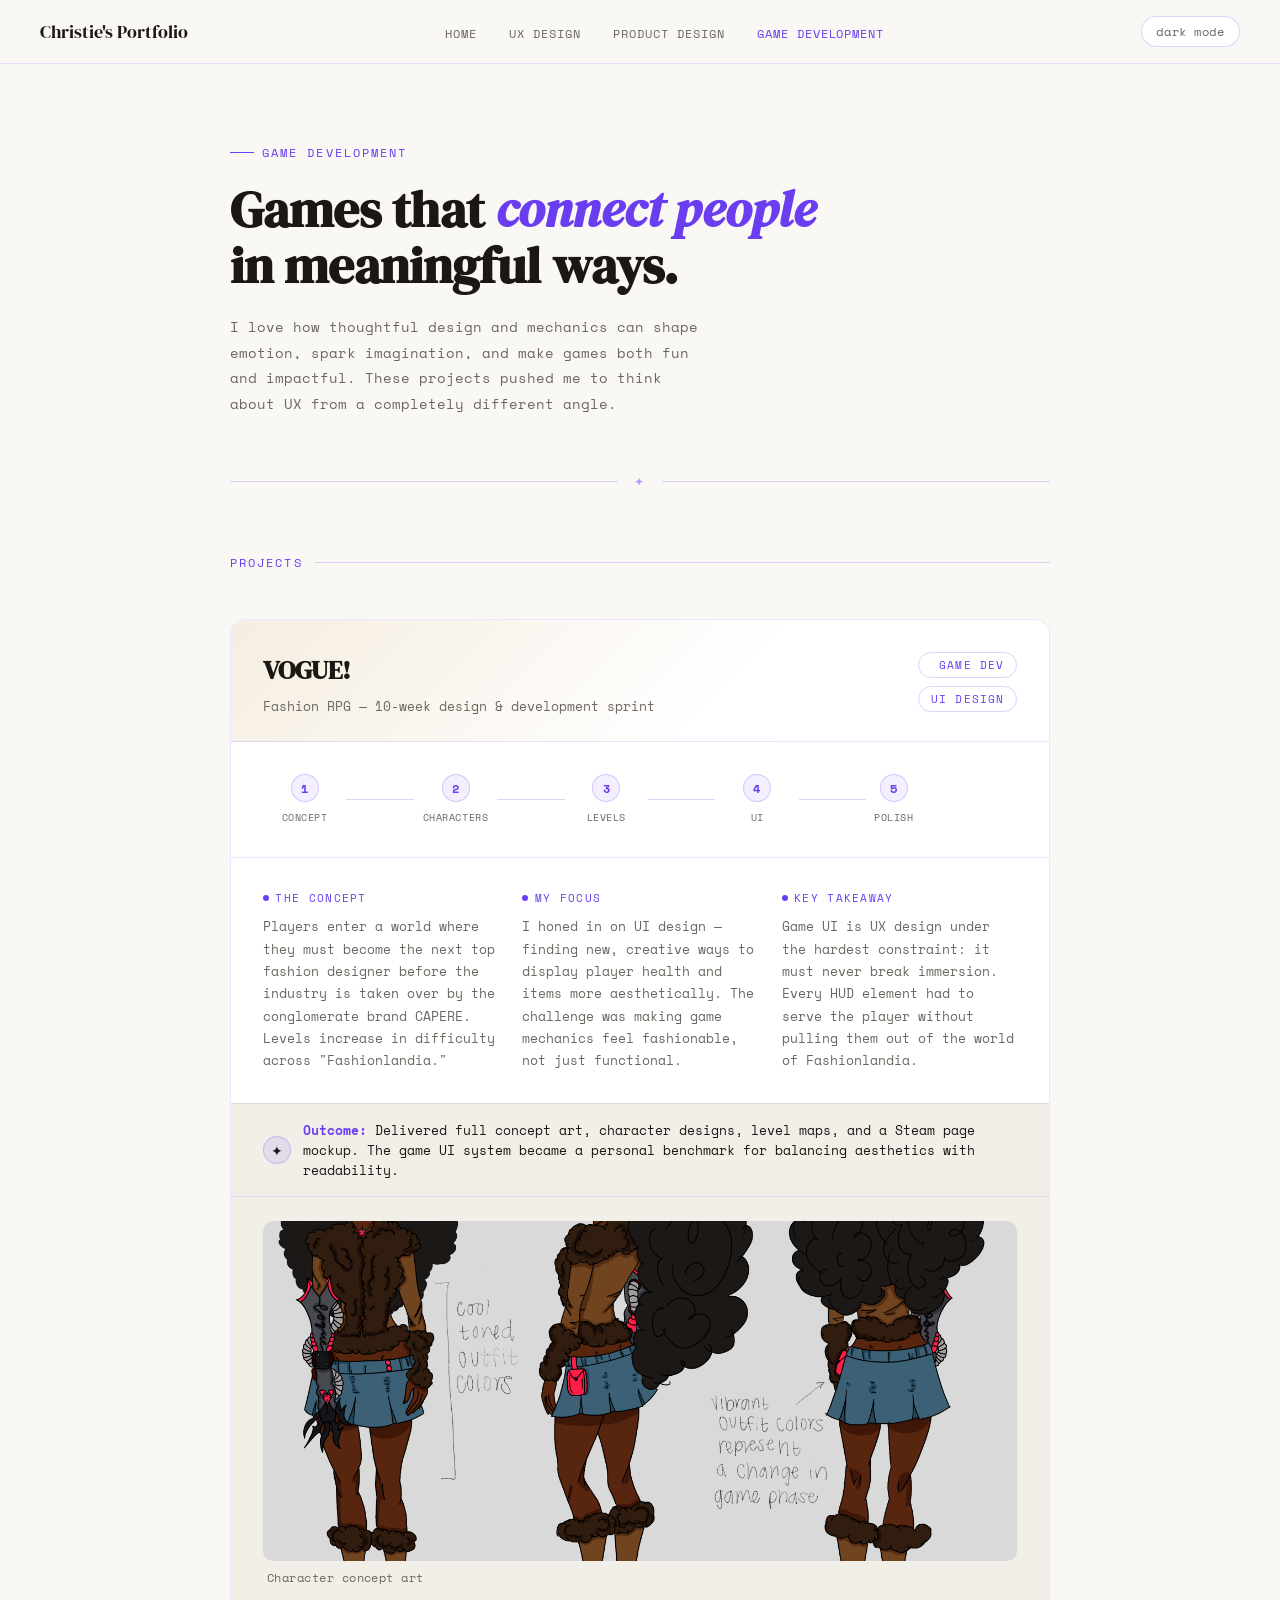
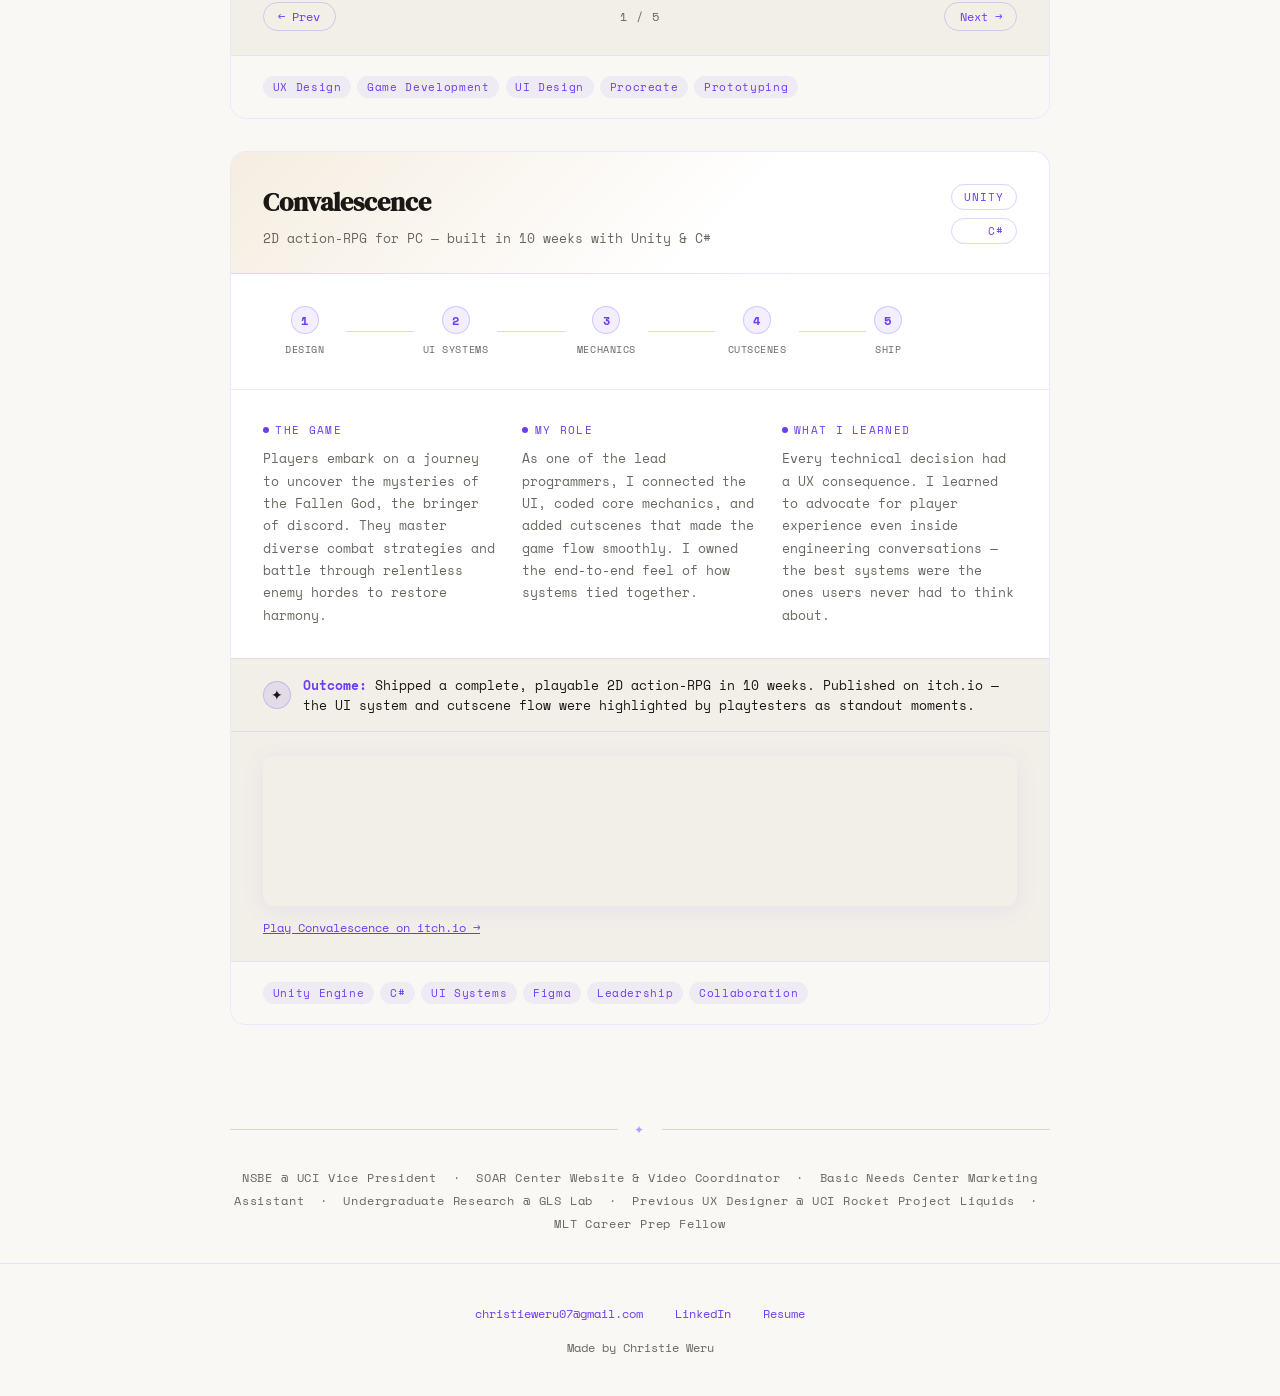
==== commit 5bb681e6: "updated portfolio" ====
--- a/game-dev.html
+++ b/game-dev.html
@@ -1,238 +1,217 @@
 <!doctype html>
 <html lang="en">
-
-<!--
-WRITTEN BY: Christie Weru 
-EMAIL: cweru@uci.edu
--->
-
 <head>
   <meta charset="utf-8">
-  <meta name="author" content="Your name here">
-  <meta name="description" content="description of your page">
-  <link rel="stylesheet" type="text/css" href="style.css">
-  <link href="https://cdn.jsdelivr.net/npm/bootstrap@5.3.8/dist/css/bootstrap.min.css" rel="stylesheet" integrity="sha384-sRIl4kxILFvY47J16cr9ZwB07vP4J8+LH7qKQnuqkuIAvNWLzeN8tE5YBujZqJLB" crossorigin="anonymous">
-  <link href="https://fonts.googleapis.com/css2?family=Space+Mono&display=swap" rel="stylesheet">
-
-  <title>Christie Weru's Portfolio</title>
+  <meta name="viewport" content="width=device-width, initial-scale=1">
+  <meta name="author" content="Christie Weru">
+  <meta name="description" content="Game Development — Christie Weru">
+  <link rel="stylesheet" href="style.css">
+  <title>Game Development — Christie Weru</title>
 </head>
 <body>
-<script src="https://cdn.jsdelivr.net/npm/bootstrap@5.3.8/dist/js/bootstrap.bundle.min.js" integrity="sha384-FKyoEForCGlyvwx9Hj09JcYn3nv7wiPVlz7YYwJrWVcXK/BmnVDxM+D2scQbITxI" crossorigin="anonymous"></script>
-
-
-<!-- home page nav bar -->
-<nav class="navbar navbar-expand-lg bg-white">
-  <link rel="stylesheet" type="text/css" href="style.css">
-  <div class="container-fluid">
-    <a class="navbar-brand" href="index.html">Christie's Portfolio</a>
-    <button class="navbar-toggler" type="button" data-bs-toggle="collapse" data-bs-target="#navbarText" aria-controls="navbarText" aria-expanded="false" aria-label="Toggle navigation">
-      <span class="navbar-toggler-icon"></span>
-    </button>
-    <div class="collapse navbar-collapse" id="navbarText">
-      <ul class="navbar-nav me-auto mb-2 mb-lg-0">
-        <li class="nav-item">
-          <a class="nav-link" href="index.html">Home</a>
-        </li>
-        <li class="nav-item">
-          <a class="nav-link" href="ux.html">UX Design</a>
-        </li>
-        <li class="nav-item">
-          <a class="nav-link" href="product.html">Product Design</a>
-        </li>
-        <li class="nav-item">
-          <a class="nav-link active" aria-current="page" href="game-dev.html">Game Development</a>
-        </li>
-      </ul>
-      <span class="navbar-text">
-      </span>
-      <div class="ms-auto">
-  <button id="themeToggle" class="theme-toggle" type="button" aria-label="toggle dark mode">
-    dark mode
-  </button>
-</div>
-
+
+  <nav>
+    <a class="nav-brand" href="index.html">Christie's Portfolio</a>
+    <ul class="nav-links">
+      <li><a href="index.html">Home</a></li>
+      <li><a href="ux.html">UX Design</a></li>
+      <li><a href="product.html">Product Design</a></li>
+      <li><a href="game-dev.html" class="active">Game Development</a></li>
+    </ul>
+    <div class="nav-right">
+      <button class="theme-pill" id="themeToggle">dark mode</button>
     </div>
+  </nav>
+
+  <div class="page-hero reveal">
+    <p class="page-hero-eyebrow">Game Development</p>
+    <h1 class="page-hero-title">Games that <em>connect people</em><br>in meaningful ways.</h1>
+    <p class="page-hero-body">I love how thoughtful design and mechanics can shape emotion, spark imagination, and make games both fun and impactful. These projects pushed me to think about UX from a completely different angle.</p>
   </div>
-  <!-- why ux section - home page -->
-</nav>
-  <br>
-  <br>
-  <br>
-    <br>
-  <section>
-  <div class="typewriter"><h1 id="intro-header">Why Game Development?</h1></div>
-  <h2 class="about-me" >I’m passionate about game development because it lets me combine 
-    creativity, storytelling, and technology to build experiences that connect people in meaningful ways. 
-    I love how thoughtful design and mechanics can shape emotion, spark imagination, and make games both fun and impactful.
- </h2>
+
+  <div class="section-divider">✦</div>
+
+  <section class="section">
+    <p class="section-label">Projects</p>
+
+    <!-- ══ VOGUE! ══ -->
+    <article class="case-card reveal">
+      <div class="case-card-header">
+        <div>
+          <h2 class="case-title">VOGUE!</h2>
+          <p class="case-subtitle">Fashion RPG — 10-week design & development sprint</p>
+        </div>
+        <div class="case-meta">
+          <span class="case-tag">Game Dev</span>
+          <span class="case-tag">UI Design</span>
+        </div>
+      </div>
+
+      <div class="process-steps">
+        <div class="step"><div class="step-inner"><div class="step-num">1</div><span>Concept</span></div><div class="step-line"></div></div>
+        <div class="step"><div class="step-inner"><div class="step-num">2</div><span>Characters</span></div><div class="step-line"></div></div>
+        <div class="step"><div class="step-inner"><div class="step-num">3</div><span>Levels</span></div><div class="step-line"></div></div>
+        <div class="step"><div class="step-inner"><div class="step-num">4</div><span>UI</span></div><div class="step-line"></div></div>
+        <div class="step"><div class="step-inner" style="flex:0"><div class="step-num">5</div><span>Polish</span></div></div>
+      </div>
+
+      <div class="case-body">
+        <div>
+          <p class="case-col-label"><span class="dot"></span>The concept</p>
+          <p class="case-col-text">Players enter a world where they must become the next top fashion designer before the industry is taken over by the conglomerate brand CAPERE. Levels increase in difficulty across "Fashionlandia."</p>
+        </div>
+        <div>
+          <p class="case-col-label"><span class="dot"></span>My focus</p>
+          <p class="case-col-text">I honed in on UI design — finding new, creative ways to display player health and items more aesthetically. The challenge was making game mechanics feel fashionable, not just functional.</p>
+        </div>
+        <div>
+          <p class="case-col-label"><span class="dot"></span>Key takeaway</p>
+          <p class="case-col-text">Game UI is UX design under the hardest constraint: it must never break immersion. Every HUD element had to serve the player without pulling them out of the world of Fashionlandia.</p>
+        </div>
+      </div>
+
+      <div class="outcome-ribbon">
+        <div class="outcome-icon">✦</div>
+        <span><strong>Outcome:</strong> Delivered full concept art, character designs, level maps, and a Steam page mockup. The game UI system became a personal benchmark for balancing aesthetics with readability.</span>
+      </div>
+
+      <!-- Carousel -->
+      <div class="carousel-wrap">
+        <div class="carousel" id="vogueCarousel">
+          <div class="carousel-track" id="vogueTrack">
+            <div class="carousel-slide">
+              <img src="images/Character_Concept_Art.PNG" alt="VOGUE! Character concept art">
+              <p class="slide-caption">Character concept art</p>
+            </div>
+            <div class="carousel-slide">
+              <img src="images/Game_Ui_(final).PNG" alt="VOGUE! Game User Interface">
+              <p class="slide-caption">Game UI — final version</p>
+            </div>
+            <div class="carousel-slide">
+              <img src="images/vogue_level_one.png" alt="VOGUE! Level one">
+              <p class="slide-caption">Level one concept art</p>
+            </div>
+            <div class="carousel-slide">
+              <img src="images/vogue_final_level.png" alt="VOGUE! Final level">
+              <p class="slide-caption">Final level concept art</p>
+            </div>
+            <div class="carousel-slide">
+              <img src="images/Steam_Page.PNG" alt="VOGUE! Steam page mockup">
+              <p class="slide-caption">Steam page mockup</p>
+            </div>
+          </div>
+        </div>
+        <div class="carousel-controls">
+          <button class="carousel-btn" onclick="slide('vogueTrack','vogueCount',-1,5)">← Prev</button>
+          <span class="carousel-counter" id="vogueCount">1 / 5</span>
+          <button class="carousel-btn" onclick="slide('vogueTrack','vogueCount',1,5)">Next →</button>
+        </div>
+      </div>
+
+      <div class="case-footer">
+        <div class="skills-row">
+          <span class="skill-chip">UX Design</span><span class="skill-chip">Game Development</span>
+          <span class="skill-chip">UI Design</span><span class="skill-chip">Procreate</span>
+          <span class="skill-chip">Prototyping</span>
+        </div>
+      </div>
+    </article>
+
+    <!-- ══ CONVALESCENCE ══ -->
+    <article class="case-card reveal">
+      <div class="case-card-header">
+        <div>
+          <h2 class="case-title">Convalescence</h2>
+          <p class="case-subtitle">2D action-RPG for PC — built in 10 weeks with Unity & C#</p>
+        </div>
+        <div class="case-meta">
+          <span class="case-tag">Unity</span>
+          <span class="case-tag">C#</span>
+        </div>
+      </div>
+
+      <div class="process-steps">
+        <div class="step"><div class="step-inner"><div class="step-num">1</div><span>Design</span></div><div class="step-line"></div></div>
+        <div class="step"><div class="step-inner"><div class="step-num">2</div><span>UI Systems</span></div><div class="step-line"></div></div>
+        <div class="step"><div class="step-inner"><div class="step-num">3</div><span>Mechanics</span></div><div class="step-line"></div></div>
+        <div class="step"><div class="step-inner"><div class="step-num">4</div><span>Cutscenes</span></div><div class="step-line"></div></div>
+        <div class="step"><div class="step-inner" style="flex:0"><div class="step-num">5</div><span>Ship</span></div></div>
+      </div>
+
+      <div class="case-body">
+        <div>
+          <p class="case-col-label"><span class="dot"></span>The game</p>
+          <p class="case-col-text">Players embark on a journey to uncover the mysteries of the Fallen God, the bringer of discord. They master diverse combat strategies and battle through relentless enemy hordes to restore harmony.</p>
+        </div>
+        <div>
+          <p class="case-col-label"><span class="dot"></span>My role</p>
+          <p class="case-col-text">As one of the lead programmers, I connected the UI, coded core mechanics, and added cutscenes that made the game flow smoothly. I owned the end-to-end feel of how systems tied together.</p>
+        </div>
+        <div>
+          <p class="case-col-label"><span class="dot"></span>What I learned</p>
+          <p class="case-col-text">Every technical decision had a UX consequence. I learned to advocate for player experience even inside engineering conversations — the best systems were the ones users never had to think about.</p>
+        </div>
+      </div>
+
+      <div class="outcome-ribbon">
+        <div class="outcome-icon">✦</div>
+        <span><strong>Outcome:</strong> Shipped a complete, playable 2D action-RPG in 10 weeks. Published on itch.io — the UI system and cutscene flow were highlighted by playtesters as standout moments.</span>
+      </div>
+
+      <div class="media-embed">
+        <iframe height="167" src="https://itch.io/embed/3610363" width="100%" style="border:none;border-radius:10px;" title="Convalescence on itch.io"></iframe>
+        <p style="margin-top:0.75rem;font-size:0.78rem;color:var(--muted)">
+          <a href="https://muuum.itch.io/convalescence" style="color:var(--accent)">Play Convalescence on itch.io →</a>
+        </p>
+      </div>
+
+      <div class="case-footer">
+        <div class="skills-row">
+          <span class="skill-chip">Unity Engine</span><span class="skill-chip">C#</span>
+          <span class="skill-chip">UI Systems</span><span class="skill-chip">Figma</span>
+          <span class="skill-chip">Leadership</span><span class="skill-chip">Collaboration</span>
+        </div>
+      </div>
+    </article>
+
   </section>
-  <!-- divider between sections -->
-  <div class="divider">────────── ✦ ──────────</div>
-
-  <!-- projects at a glance - home page -->
-   <section>
-  <div class="typewriter"><h2 id="projects-header">My Projects</h2>
-</div>
-<br>
-<br>
-<br>
-
-<div class="container px-4 text-center">
-  <div class="row gx-5">
-    <div class="col">
-      <div class="p-3"><h3 class="spec-proj">VOGUE!</h3>
-</div>
+
+  <div class="section-divider">✦</div>
+  <div class="role-strip">
+    <p>NSBE @ UCI Vice President &nbsp;·&nbsp; SOAR Center Website &amp; Video Coordinator &nbsp;·&nbsp; Basic Needs Center Marketing Assistant &nbsp;·&nbsp; Undergraduate Research @ GLS Lab &nbsp;·&nbsp; Previous UX Designer @ UCI Rocket Project Liquids &nbsp;·&nbsp; MLT Career Prep Fellow</p>
+  </div>
+
+  <footer>
+    <div class="footer-links">
+      <a href="mailto:christieweru07@gmail.com">christieweru07@gmail.com</a>
+      <a href="https://www.linkedin.com/in/christie-weru/">LinkedIn</a>
+      <a href="https://drive.google.com/file/d/1qJO7cgmi6-wGvjbAMI9JDYmrY_dWwb6M/view">Resume</a>
     </div>
-
-  </div>
-</div>
-<div class="container px-4 text-center">
-  <div class="row gx-5">
-    <div class="col">
-      <div class="p-3"><p class="spec-proj">For 10 weeks I built a Mock Game called VOGUE! This game follows the player into a world where they must become the next top fashion designer before 
-        the industry is taken over by the conglomerate brand CAPERE. The user is to go through different levels that increase in difficulty as they become powerful enough to beat the boss of CAPERE. 
-        They are able to unlock side quest and the trendiest outfits in VOGUE as they continue their quest through fashionlandia! Unlike other fashion games this one requires brains and brawn to reach the top.
-        During the 10 weeks, I really got to hone in on my UI design skills, trying to find new ways to creatively display player health and items in a more aesthetic way.</p><div class="skills-2">
-<span class="skill">UX Design</span>
-<span class="skill">Product Design</span>
-<span class="skill">Game Development</span>
-<span class="skill">User Research</span>
-<span class="skill">User Experience</span>
-<span class="skill">Interaction Design</span>
-<span class="skill">Prototyping</span>
-<span class="skill">Procreate</span>
-<span class="skill">Time Management</span>
-</div></div>
-    </div>
-    <div class="col">
-      <div class="p-3"><div id="carouselExampleIndicators" class="carousel slide">
-  <div class="carousel-indicators">
-    <button type="button" data-bs-target="#carouselExampleIndicators" data-bs-slide-to="0" class="active" aria-current="true" aria-label="Slide 1"></button>
-    <button type="button" data-bs-target="#carouselExampleIndicators" data-bs-slide-to="1" aria-label="Slide 2"></button>
-    <button type="button" data-bs-target="#carouselExampleIndicators" data-bs-slide-to="2" aria-label="Slide 3"></button>
-    <button type="button" data-bs-target="#carouselExampleIndicators" data-bs-slide-to="3" aria-label="Slide 4"></button>
-    <button type="button" data-bs-target="#carouselExampleIndicators" data-bs-slide-to="4" aria-label="Slide 5"></button>
-</div>
-  <div class="carousel-inner">
-    <div class="carousel-item active">
-      <img src="images/Character_Concept_Art.PNG" class="d-block w-100" alt="VOGUE! Character concept art">
-    </div>
-    <div class="carousel-item">
-      <img src="images/Game_Ui_(final).PNG" class="d-block w-100" alt="VOGUE! Game User Interface">
-    </div>
-    <div class="carousel-item">
-      <img src="images/vogue_level_one.png" class="d-block w-100" alt="VOGUE! Level one concept art">
-    </div>
-        <div class="carousel-item">
-      <img src="images/vogue_final_level.png" class="d-block w-100" alt="VOGUE! final level concept art">
-    </div>
-        <div class="carousel-item">
-      <img src="images/Steam_Page.PNG" class="d-block w-100" alt="VOGUE! Steam page mockup">
-    </div>
-  </div>
-  <button class="carousel-control-prev" type="button" data-bs-target="#carouselExampleIndicators" data-bs-slide="prev">
-    <span class="carousel-control-prev-icon" aria-hidden="true"></span>
-    <span class="visually-hidden">Previous</span>
-  </button>
-  <button class="carousel-control-next" type="button" data-bs-target="#carouselExampleIndicators" data-bs-slide="next">
-    <span class="carousel-control-next-icon" aria-hidden="true"></span>
-    <span class="visually-hidden">Next</span>
-  </button>
-</div></div>
-    </div>
-  </div>
-</div>
-  <!-- divider between projects -->
-
-<div class="container px-4 text-center">
-  <div class="row gx-5">
-    <div class="col">
-      <div class="p-3"><h3 class="spec-proj">Convalescence</h3>
-</div>
-    </div>
-
-  </div>
-</div>
-<div class="container px-4 text-center">
-  <div class="row gx-5">
-    <div class="col">
-      <div class="p-3"><p class="spec-proj">Convalescence is a 2D action-RPG for PC, developed in just 10 weeks. Players embark on a journey to uncover 
-        the mysteries of the Fallen God, the bringer of discord. Along the way, they’ll master diverse combat strategies and battle through relentless hordes 
-        of enemies in a fight to restore harmony to the world of Convalescence once and for all.
-        As one of the lead programmers, I was tasked with connecting the UI, coding core mechanics, and adding cut scenes that made the game flow smoothly.</p><div class="skills-2">
-<span class="skill">UX Design</span>
-<span class="skill">Project Management</span>
-<span class="skill">Leadership</span>
-<span class="skill">Figma</span>
-<span class="skill">Game Development</span>
-<span class="skill">User Experience</span>
-<span class="skill">Interaction Design</span>
-<span class="skill">Communication</span>
-<span class="skill">Prototyping</span>
-<span class="skill">Collaboration</span>
-<span class="skill">Usability Testing</span>
-<span class="skill">Problem Solving</span>
-<span class="skill">Time Management</span>
-<span class="skill">C#</span>
-<span class="skill">Unity Engine</span>
-</div></div>
-    </div>
-    <div class="col">
-      <div class="p-3"><iframe height="167" src="https://itch.io/embed/3610363" width="552"></iframe><p><a href="https://muuum.itch.io/convalescence">Convalescence by MuuuM</a></p>
-    </div>
-  </div>
-</div>
-</div>
-</section>
-  <!-- divider between sections -->
-
-<div class="divider">────────── ✦ ──────────</div>
-<!--<roles> -->
-<p>
-  <em class="highlighted-role">
-    NSBE @ UCI Vice President | SOAR Center Website & Video Coordinator | 
-    Basic Needs Center Marketing Assistant | Undergraduate Research @ GLS Lab | 
-    Previous UX Designer @ UCI Rocket Project Liquids | MLT Career Prep Fellow
-  </em>
-</p>
-
-<!--<footer> -->
-<div>
-<footer>
-  <p>Made By: Christie Weru</p>
-  <p><a href="mailto:christieweru07@gmail.com">christieweru07@gmail.com</a></p>
-  <p><a href="https://www.linkedin.com/in/christie-weru/">linkedIn</a></p>
-  <p><a href="  https://drive.google.com/file/d/1qJO7cgmi6-wGvjbAMI9JDYmrY_dWwb6M/view
-">Resume</a></p>
-</footer>
-</div>
-<script>
-  (function () {
-    const root = document.documentElement;
-    const toggleBtn = document.getElementById('themeToggle');
-    const saved = localStorage.getItem('theme');
-
-    // default: if user hasn't chosen, follow system preference
-    if (saved) {
-      root.classList.toggle('theme-dark', saved === 'dark');
-    } else if (window.matchMedia && window.matchMedia('(prefers-color-scheme: dark)').matches) {
-      root.classList.add('theme-dark');
+    <p style="font-size:0.72rem;color:var(--muted)">Made by Christie Weru</p>
+  </footer>
+
+  <script>
+    const carouselState = {};
+    function slide(trackId, countId, dir, total) {
+      if (!carouselState[trackId]) carouselState[trackId] = 0;
+      carouselState[trackId] = (carouselState[trackId] + dir + total) % total;
+      const idx = carouselState[trackId];
+      document.getElementById(trackId).style.transform = `translateX(-${idx * 100}%)`;
+      document.getElementById(countId).textContent = `${idx + 1} / ${total}`;
     }
-
-    function setButtonText() {
-      const isDark = root.classList.contains('theme-dark');
-      toggleBtn.textContent = isDark ? 'light mode' : 'dark mode';
-    }
-
-    setButtonText();
-
-    toggleBtn.addEventListener('click', function () {
-      const isDark = root.classList.toggle('theme-dark');
-      localStorage.setItem('theme', isDark ? 'dark' : 'light');
-      setButtonText();
-    });
-  })();
-</script>
-
+    (function(){
+      const body = document.body, btn = document.getElementById('themeToggle');
+      const saved = localStorage.getItem('theme');
+      if (saved === 'dark') body.classList.add('dark');
+      else if (!saved && window.matchMedia('(prefers-color-scheme: dark)').matches) body.classList.add('dark');
+      function sync(){ btn.textContent = body.classList.contains('dark') ? 'light mode' : 'dark mode'; }
+      sync();
+      btn.addEventListener('click', () => { body.classList.toggle('dark'); localStorage.setItem('theme', body.classList.contains('dark')?'dark':'light'); sync(); });
+    })();
+    const obs = new IntersectionObserver(entries => {
+      entries.forEach((e,i) => { if(e.isIntersecting) setTimeout(()=>e.target.classList.add('visible'),i*80); });
+    },{threshold:0.06});
+    document.querySelectorAll('.reveal').forEach(el => obs.observe(el));
+  </script>
 </body>
-</html>
+</html>
--- a/style.css
+++ b/style.css
@@ -1,428 +1,290 @@
-/* =========================
-   THEME TOKENS (LIGHT/DARK)
-   ========================= */
-
+@import url('https://fonts.googleapis.com/css2?family=Space+Mono:ital,wght@0,400;0,700;1,400&family=DM+Serif+Display:ital@0;1&display=swap');
+
+/* ── TOKENS ───────────────────────────────────── */
 :root {
-  /* font sizing */
-  font-size: 100%; /* 16px default; users can change in browser */
-  --line-height: 1.6;
-
-  /* colors (light) */
-  --bg: #ffffff;
-  --text: #111111;
-  --muted: #444444;
-
+  --bg:      #faf8f4;
+  --bg2:     #f2efe8;
   --surface: #ffffff;
-  --surface-2: #f6f3ff;
-
-  --accent: #6b3df0; /* purple */
-  --accent-soft: rgba(142, 110, 255, 0.70);
-  --shadow: 0 0 0.1875rem rgba(142, 110, 255, 0.70); /* 3px -> rem */
-  --focus: #ffb6c1;
-
-  /* layout */
-  --nav-height: 4.25rem;
-  --radius: 0.875rem; /* 14px */
-}
-
-/* Dark theme overrides */
-:root.theme-dark {
-  --bg: #0f0f14;
-  --text: #f3f3f7;
-  --muted: #c6c6d1;
-
-  --surface: #161622;
-  --surface-2: #1e1e2c;
-
-  --accent: #b79cff;
-  --accent-soft: rgba(183, 156, 255, 0.35);
-  --shadow: 0 0 0.1875rem rgba(183, 156, 255, 0.55);
-  --focus: #ffd1dc;
-}
-
-/* =========================
-   GLOBAL TYPOGRAPHY
-   ========================= */
+  --text:    #1a1714;
+  --muted:   #6b6760;
+  --accent:  #6b3df0;
+  --accent2: #b79cff;
+  --warm:    #e8c87a;
+  --warm2:   #f5ede0;
+  --border:  rgba(107,55,240,0.12);
+  --border2: rgba(107,55,240,0.22);
+  --radius:  16px;
+  --nav-h:   64px;
+}
+
+/* ── DARK MODE ────────────────────────────────── */
+body.dark {
+  --bg:      #0e0c0a;
+  --bg2:     #161310;
+  --surface: #1c1916;
+  --text:    #f0ede6;
+  --muted:   #9a9590;
+  --border:  rgba(183,156,255,0.1);
+  --border2: rgba(183,156,255,0.2);
+  --warm2:   rgba(232,200,122,0.06);
+  --accent:  #b79cff;
+}
+body.dark .hero-cta      { background: var(--accent); color: #1a1714; }
+body.dark .case-card-header { background: linear-gradient(135deg,rgba(183,156,255,0.05) 0%,transparent 60%); }
+body.dark .outcome-ribbon   { background: rgba(255,255,255,0.03); }
+body.dark .skill-chip       { background: rgba(183,156,255,0.1); }
+body.dark nav               { background: rgba(14,12,10,0.92); }
+
+/* ── RESET + BASE ─────────────────────────────── */
+*, *::before, *::after { box-sizing: border-box; margin: 0; padding: 0; }
 
 body {
-  font-family: 'Space Mono', 'Courier New', Courier, monospace;
-  line-height: var(--line-height);
-  background-color: var(--bg);
+  font-family: 'Space Mono', monospace;
+  background: var(--bg);
   color: var(--text);
-
-  margin: 0;
-  padding: 0;
-
-  display: flex;
-  flex-direction: column;
-  align-items: center;
+  min-height: 100vh;
+  overflow-x: hidden;
+  transition: background 0.25s, color 0.25s;
+}
+
+img, video, iframe { max-width: 100%; height: auto; display: block; }
+
+/* ── NAV ──────────────────────────────────────── */
+nav {
+  position: sticky; top: 0; z-index: 100;
+  height: var(--nav-h);
+  background: rgba(250,248,244,0.92);
+  backdrop-filter: blur(12px);
+  border-bottom: 1px solid var(--border);
+  display: flex; align-items: center; justify-content: space-between;
+  padding: 0 2.5rem;
+  transition: background 0.25s;
+}
+.nav-brand {
+  font-family: 'DM Serif Display', serif;
+  font-size: 1.15rem; color: var(--text); text-decoration: none;
+}
+.nav-links { display: flex; gap: 2rem; list-style: none; }
+.nav-links a {
+  font-size: 0.78rem; letter-spacing: 0.08em; text-transform: uppercase;
+  color: var(--muted); text-decoration: none; transition: color 0.2s;
+}
+.nav-links a.active, .nav-links a:hover { color: var(--accent); }
+.nav-right { display: flex; align-items: center; gap: 1rem; }
+.theme-pill {
+  font-family: 'Space Mono', monospace; font-size: 0.72rem;
+  border: 1px solid var(--border2); border-radius: 999px;
+  background: var(--surface); color: var(--muted);
+  padding: 0.35rem 0.9rem; cursor: pointer; letter-spacing: 0.05em;
+  transition: background 0.2s, color 0.2s;
+}
+.theme-pill:hover { background: var(--accent); color: #fff; border-color: var(--accent); }
+
+/* ── PAGE HERO (inner pages) ──────────────────── */
+.page-hero {
+  padding: 5rem 2.5rem 3.5rem;
+  max-width: 900px; margin: 0 auto;
+}
+.page-hero-eyebrow {
+  font-size: 0.72rem; letter-spacing: 0.18em; text-transform: uppercase;
+  color: var(--accent); margin-bottom: 1.25rem;
+  display: flex; align-items: center; gap: 0.5rem;
+}
+.page-hero-eyebrow::before { content: ''; display: inline-block; width: 24px; height: 1px; background: var(--accent); }
+.page-hero-title {
+  font-family: 'DM Serif Display', serif;
+  font-size: clamp(2.2rem, 4vw, 3.2rem);
+  line-height: 1.1; color: var(--text); margin-bottom: 1.25rem;
+}
+.page-hero-title em { color: var(--accent); font-style: italic; }
+.page-hero-body {
+  font-size: 0.9rem; line-height: 1.8; color: var(--muted);
+  max-width: 52ch;
+}
+
+/* ── DIVIDER ──────────────────────────────────── */
+.section-divider {
+  max-width: 900px; margin: 0 auto; padding: 0 2.5rem;
+  display: flex; align-items: center; gap: 1rem;
+  color: var(--accent2); font-size: 0.75rem; letter-spacing: 0.15em;
+}
+.section-divider::before, .section-divider::after {
+  content: ''; flex: 1; height: 1px; background: var(--border2);
+}
+
+/* ── SECTION ──────────────────────────────────── */
+.section { padding: 4rem 2.5rem; max-width: 900px; margin: 0 auto; }
+.section-label {
+  font-size: 0.72rem; letter-spacing: 0.18em; text-transform: uppercase;
+  color: var(--accent); margin-bottom: 3rem;
+  display: flex; align-items: center; gap: 0.75rem;
+}
+.section-label::after { content: ''; flex: 1; height: 1px; background: var(--border2); }
+
+/* ── CASE STUDY CARD ──────────────────────────── */
+.case-card {
+  background: var(--surface);
+  border: 1px solid var(--border);
+  border-radius: var(--radius);
+  overflow: hidden; margin-bottom: 2rem;
+  transition: box-shadow 0.3s, transform 0.3s;
+}
+.case-card:hover {
+  box-shadow: 0 8px 40px rgba(107,55,240,0.1);
+  transform: translateY(-3px);
+}
+.case-card-header {
+  padding: 2rem 2rem 1.5rem;
+  background: linear-gradient(135deg, var(--warm2) 0%, var(--surface) 60%);
+  border-bottom: 1px solid var(--border);
+  display: flex; justify-content: space-between; align-items: start; gap: 1.5rem;
+}
+.case-title {
+  font-family: 'DM Serif Display', serif;
+  font-size: 1.65rem; color: var(--text); margin-bottom: 0.5rem;
+}
+.case-subtitle { font-size: 0.82rem; color: var(--muted); line-height: 1.6; }
+.case-meta { display: flex; flex-direction: column; gap: 0.5rem; flex-shrink: 0; text-align: right; }
+.case-tag {
+  font-size: 0.68rem; letter-spacing: 0.1em; text-transform: uppercase;
+  color: var(--accent); border: 1px solid var(--border2);
+  border-radius: 999px; padding: 0.25rem 0.75rem; display: inline-block;
+}
+.case-body { padding: 2rem; display: grid; grid-template-columns: 1fr 1fr 1fr; gap: 1.5rem; }
+.case-col-label {
+  font-size: 0.68rem; letter-spacing: 0.12em; text-transform: uppercase;
+  color: var(--accent); margin-bottom: 0.6rem;
+  display: flex; align-items: center; gap: 0.4rem;
+}
+.case-col-label .dot { width: 6px; height: 6px; border-radius: 50%; background: var(--accent); display: inline-block; }
+.case-col-text { font-size: 0.82rem; color: var(--muted); line-height: 1.7; }
+.case-footer {
+  padding: 1.25rem 2rem;
+  border-top: 1px solid var(--border);
+  background: var(--bg);
+  display: flex; align-items: center; justify-content: space-between;
+  flex-wrap: wrap; gap: 1rem;
+}
+.skills-row { display: flex; flex-wrap: wrap; gap: 0.4rem; }
+.skill-chip {
+  font-size: 0.68rem; letter-spacing: 0.06em;
+  color: var(--accent); background: rgba(107,55,240,0.07);
+  border-radius: 999px; padding: 0.2rem 0.6rem;
+}
+.view-btn {
+  font-family: 'Space Mono', monospace; font-size: 0.72rem; letter-spacing: 0.06em;
+  color: var(--accent); background: none; border: 1px solid var(--border2);
+  border-radius: 999px; padding: 0.4rem 1rem; cursor: pointer;
+  display: flex; align-items: center; gap: 0.4rem; transition: all 0.2s;
+}
+.view-btn:hover { background: var(--accent); color: #fff; border-color: var(--accent); }
+
+/* ── OUTCOME RIBBON ───────────────────────────── */
+.outcome-ribbon {
+  background: var(--bg2); border-top: 1px solid var(--border);
+  padding: 1rem 2rem; display: flex; align-items: center; gap: 0.75rem;
+  font-size: 0.82rem; color: var(--text);
+}
+.outcome-ribbon strong { color: var(--accent); }
+.outcome-icon {
+  width: 28px; height: 28px; border-radius: 50%;
+  background: rgba(107,55,240,0.1); border: 1px solid var(--border2);
+  display: flex; align-items: center; justify-content: center; font-size: 14px; flex-shrink: 0;
+}
+
+/* ── PROCESS STEPS ────────────────────────────── */
+.process-steps {
+  display: flex; padding: 1.5rem 2rem; overflow-x: auto;
+  border-bottom: 1px solid var(--border);
+}
+.step { display: flex; align-items: center; flex: 1; min-width: 0; }
+.step-inner {
+  display: flex; flex-direction: column; align-items: center; gap: 0.4rem;
+  padding: 0.5rem; flex: 1;
+  font-size: 0.65rem; text-align: center; color: var(--muted);
+  letter-spacing: 0.05em; text-transform: uppercase;
+}
+.step-num {
+  width: 28px; height: 28px; border-radius: 50%;
+  background: rgba(107,55,240,0.08); border: 1px solid var(--border2);
+  display: flex; align-items: center; justify-content: center;
+  font-size: 0.72rem; color: var(--accent); font-weight: 700; flex-shrink: 0;
+}
+.step-line { height: 1px; background: var(--border2); flex: 1; }
+
+/* ── MEDIA EMBED ──────────────────────────────── */
+.media-embed {
+  border-top: 1px solid var(--border);
+  background: var(--bg2);
+  padding: 1.5rem 2rem;
+}
+.media-embed video,
+.media-embed iframe {
+  border-radius: 10px;
+  box-shadow: 0 4px 24px rgba(107,55,240,0.08);
+  width: 100%;
+}
+
+/* ── CAROUSEL ─────────────────────────────────── */
+.carousel-wrap {
+  border-top: 1px solid var(--border);
+  background: var(--bg2);
+  padding: 1.5rem 2rem;
+}
+.carousel { position: relative; overflow: hidden; border-radius: 10px; }
+.carousel-track { display: flex; transition: transform 0.35s ease; }
+.carousel-slide { flex: 0 0 100%; min-width: 0; }
+.carousel-slide img { width: 100%; max-height: 340px; object-fit: cover; border-radius: 10px; }
+.carousel-slide .slide-caption {
+  font-size: 0.72rem; color: var(--muted); margin-top: 0.5rem;
+  padding: 0 0.25rem; letter-spacing: 0.04em;
+}
+.carousel-controls {
+  display: flex; align-items: center; justify-content: space-between;
+  margin-top: 1rem;
+}
+.carousel-btn {
+  font-family: 'Space Mono', monospace; font-size: 0.72rem;
+  color: var(--accent); background: none; border: 1px solid var(--border2);
+  border-radius: 999px; padding: 0.3rem 0.9rem; cursor: pointer;
+  transition: all 0.2s;
+}
+.carousel-btn:hover { background: var(--accent); color: #fff; border-color: var(--accent); }
+.carousel-counter { font-size: 0.72rem; color: var(--muted); letter-spacing: 0.08em; }
+
+/* ── ROLE STRIP ───────────────────────────────── */
+.role-strip {
+  padding: 1.75rem 2.5rem; max-width: 900px; margin: 0 auto;
   text-align: center;
-
-  /* avoids using <br> to offset fixed navbar */
-  padding-top: calc(var(--nav-height) + 1rem);
-}
-
-/* responsive type scale using clamp() + rem */
-h1 {
-  font-size: clamp(1.75rem, 2.5vw + 1rem, 2.5rem);
-  margin: 1rem;
-}
-h2 {
-  font-size: clamp(1.25rem, 1.6vw + 0.9rem, 1.8rem);
-  margin: 1rem;
-}
-h3 {
-  font-size: clamp(1.125rem, 1.2vw + 0.85rem, 1.5rem);
-  margin: 1rem;
-}
-p {
-  font-size: 1rem;
-  margin: 1rem;
-}
-
-h1,h2,h3,h4,h5,h6,p{
-  overflow-wrap: break-word;
-}
-
-/* =========================
-   NAVBAR
-   ========================= */
-
-.navbar{
-  position: fixed;
-  top: 0;
-  left: 0;
-  right: 0;
-  z-index: 999;
-  height: var(--nav-height);
-
-  /* override bootstrap bg-white when dark mode is on */
-  background-color: var(--bg) !important;
-  border-bottom: 1px solid rgba(142,110,255,0.15);
-}
-
-.navbar-brand,
-.nav-link {
-  color: var(--text) !important;
-}
-
-.nav-link:hover{
-  color: var(--accent) !important;
-  padding: 0.5rem;
-  background-color: var(--surface);
-  box-shadow: var(--shadow);
-  border-radius: 0.9375rem; /* 15px */
-}
-
-/* =========================
-   ABOUT SECTION
-   ========================= */
-
-.about-me{
-  margin: 6rem auto 2rem auto;
-  padding: 1.25rem;
-  display: flex;
-  width: 37.5rem; /* 600px -> rem */
-  max-width: 90%;
-  height: auto;
-  text-align: center;
-
-  /* was 1.1rem already; keep but ensure it scales */
-  font-size: 1.0625rem;
-  overflow-wrap: break-word;
-
-  color: var(--muted);
-}
-
-/* =========================
-   SKILLS TAGS
-   ========================= */
-
-.skill{
-  color: var(--accent);
-  padding: 0.5rem;
-  background-color: var(--surface);
-  box-shadow: var(--shadow);
-  border-radius: 0.9375rem;
-}
-
-.skill:hover {
-  transform: scale(1.06);
-  transition: transform 0.25s ease;
-}
-
-.skill:active {
-  transform: scale(0.97);
-}
-
-.skill:focus {
-  outline: 2px solid var(--focus);
-  outline-offset: 2px;
-}
-
-.skills,
-.skills-2{
-  display: flex;
-  flex-wrap: wrap;
-  justify-content: center;
-  gap: 0.625rem; /* 10px */
-  padding: 1.25rem;
-}
-
-.skills { margin: 3rem 0; }
-.skills-2 { margin: 0.25rem 0; }
-
-/* =========================
-   TYPEWRITER HEADERS
-   ========================= */
-
-.typewriter #skills-header,
-.typewriter #projects-header,
-.typewriter #projects-header-2,
-.typewriter #intro-header{
-  overflow:hidden;
-  border-right: .08em solid var(--text);
-  white-space:nowrap;
-  display: inline-block;
-  margin: 0;
-  letter-spacing: .15em;
-}
-
-/* keep your animations, but avoid duplicate keyframe names */
-.typewriter #skills-header{
-  animation: typing-skills 3.5s steps(30, end) forwards,
-             blink-caret .5s step-end infinite;
-}
-
-@keyframes typing-skills {
-  from { width: 0}
-  to { width: 10ch}
-}
-
-.typewriter #projects-header,
-.typewriter #projects-header-2{
-  animation: typing-proj 3.5s steps(30, end) forwards,
-             blink-caret .5s step-end infinite;
-}
-
-@keyframes typing-proj {
-  from { width: 0}
-  to { width: 32ch}
-}
-
-.typewriter #intro-header{
-  animation: typing-intro 3.5s steps(30, end) forwards,
-             blink-caret .5s step-end infinite;
-}
-
-@keyframes typing-intro {
-  from { width: 0}
-  to { width: 32ch}
-}
-
-@keyframes blink-caret {
-  from, to {border-color: transparent}
-  50% {border-color: var(--text)}
-}
-
-/* reduce motion for accessibility */
+}
+.role-strip p {
+  font-size: 0.72rem; letter-spacing: 0.07em; color: var(--muted); line-height: 2;
+}
+.role-strip em { color: var(--accent); font-style: normal; }
+
+/* ── FOOTER ───────────────────────────────────── */
+footer {
+  border-top: 1px solid var(--border);
+  padding: 2.5rem; text-align: center;
+  color: var(--muted); font-size: 0.78rem;
+}
+footer a { color: var(--accent); text-decoration: none; }
+footer a:hover { text-decoration: underline; }
+.footer-links { display: flex; justify-content: center; gap: 2rem; margin-bottom: 1rem; flex-wrap: wrap; }
+
+/* ── SCROLL REVEAL ────────────────────────────── */
+.reveal { opacity: 0; transform: translateY(24px); transition: opacity 0.6s ease, transform 0.6s ease; }
+.reveal.visible { opacity: 1; transform: none; }
+
+/* ── RESPONSIVE ───────────────────────────────── */
+@media (max-width: 680px) {
+  .case-body { grid-template-columns: 1fr; }
+  .nav-links { display: none; }
+  .page-hero { padding: 3rem 1.5rem 2rem; }
+  .section { padding: 2.5rem 1.5rem; }
+  nav { padding: 0 1.5rem; }
+}
+
 @media (prefers-reduced-motion: reduce) {
-  .typewriter #skills-header,
-  .typewriter #projects-header,
-  .typewriter #projects-header-2,
-  .typewriter #intro-header{
-    animation: none;
-    border-right: none;
-  }
-}
-
-/* =========================
-   PROJECT LAYOUT
-   ========================= */
-
-.spec-proj{
-  margin: 0.125rem 0;
-  padding: 0.3125rem;
-  display: flex;
-  text-align: left;
-  color: var(--text);
-}
-
-p.spec-proj {
-  margin-top: 2.5rem; /* 40px -> rem */
-}
-
-h3.spec-proj {
-  margin-bottom: 0;
-}
-
-/* make media responsive */
-video,
-iframe,
-img {
-  max-width: 100%;
-  height: auto;
-  border-radius: 0.625rem; /* 10px */
-  box-shadow: var(--shadow);
-}
-
-/* keep your preferred fixed video size on large screens */
-video {
-  width: 26.25rem;  /* 420px */
-  height: 21.25rem; /* 340px */
-}
-
-/* on small screens, let it shrink */
-@media (max-width: 30rem) { /* ~480px */
-  video {
-    width: 100%;
-    height: auto;
-  }
-}
-
-/* =========================
-   HOME IMAGE GRID EFFECTS
-   ========================= */
-
-.proj {
-  display: flex;
-  justify-content: center;
-  align-items: center;
-  padding: 2rem;
-}
-
-.row-home {
-  display: flex;
-  flex-wrap: wrap;
-  justify-content: center;
-  gap: 2rem;
-  max-width: 75rem; /* 1200px */
-}
-
-.column-home {
-  flex: 1 1 18.75rem; /* 300px */
-  display: flex;
-  justify-content: center;
-}
-
-.column-home img {
-  width: 100%;
-  max-width: 21.875rem; /* 350px */
-  border-radius: 0.75rem;
-  transition: transform 0.3s ease, filter 0.3s ease;
-}
-
-.column-home img:hover {
-  transform: scale(1.05);
-  z-index: 2;
-}
-
-.row-home:hover img {
-  filter: blur(0.1875rem);
-  opacity: 0.6;
-}
-
-.row-home img:hover {
-  filter: none;
-  opacity: 1;
-}
-
-@media (max-width: 48rem) { /* 768px */
-  .row-home {
-    flex-direction: column;
-    align-items: center;
-  }
-}
-
-/* =========================
-   DIVIDER
-   ========================= */
-
-.divider {
-  display: flex;
-  align-items: center;
-  text-align: center;
-  color: var(--accent-soft);
-  font-size: 1.5rem;
-  margin: 3rem 0;
-}
-
-.divider::before,
-.divider::after {
-  content: "";
-  flex: 1;
-  opacity: 0.5;
-}
-
-.divider:not(:empty)::before {
-  margin-right: .75rem;
-}
-.divider:not(:empty)::after {
-  margin-left: .75rem;
-}
-
-/* =========================
-   CAROUSEL
-   ========================= */
-
-.carousel-caption {
-  background: var(--accent-soft);
-  padding: 0.9375rem 1.5625rem;
-  border-radius: 0.9375rem;
-  display: inline-block;
-}
-
-.carousel-caption h5,
-.carousel-caption p {
-  color: white;
-  text-shadow: 0 0 0.3125rem rgba(0,0,0,0.5);
-  font-size: 0.75rem;
-}
-
-.carousel-control-prev-icon,
-.carousel-control-next-icon {
-  filter: invert(46%) sepia(61%) saturate(4155%) hue-rotate(230deg) brightness(90%) contrast(90%);
-}
-
-/* =========================
-   FOOTER + ROLE BAR
-   ========================= */
-
-footer {
-  width: 100%;
-  text-align: center;
-  padding: 0.625rem 0;
-  color: var(--muted);
-}
-
-.highlighted-role {
-  display: block;
-  background-color: var(--accent-soft);
-  color: var(--text);
-  padding: 0.5rem;
-  width: 100vw;
-}
-
-/* =========================
-   DARK MODE TOGGLE BUTTON
-   ========================= */
-
-.theme-toggle {
-  border: 1px solid rgba(142,110,255,0.25);
-  background: var(--surface);
-  color: var(--text);
-  padding: 0.45rem 0.75rem;
-  border-radius: 999px;
-  box-shadow: var(--shadow);
-  font-size: 0.95rem;
-}
-
-.theme-toggle:hover {
-  transform: translateY(-1px);
-  transition: transform 0.2s ease;
-}
-
-.theme-toggle:focus {
-  outline: 2px solid var(--focus);
-  outline-offset: 2px;
-}
+  .reveal { transition: none; opacity: 1; transform: none; }
+}
